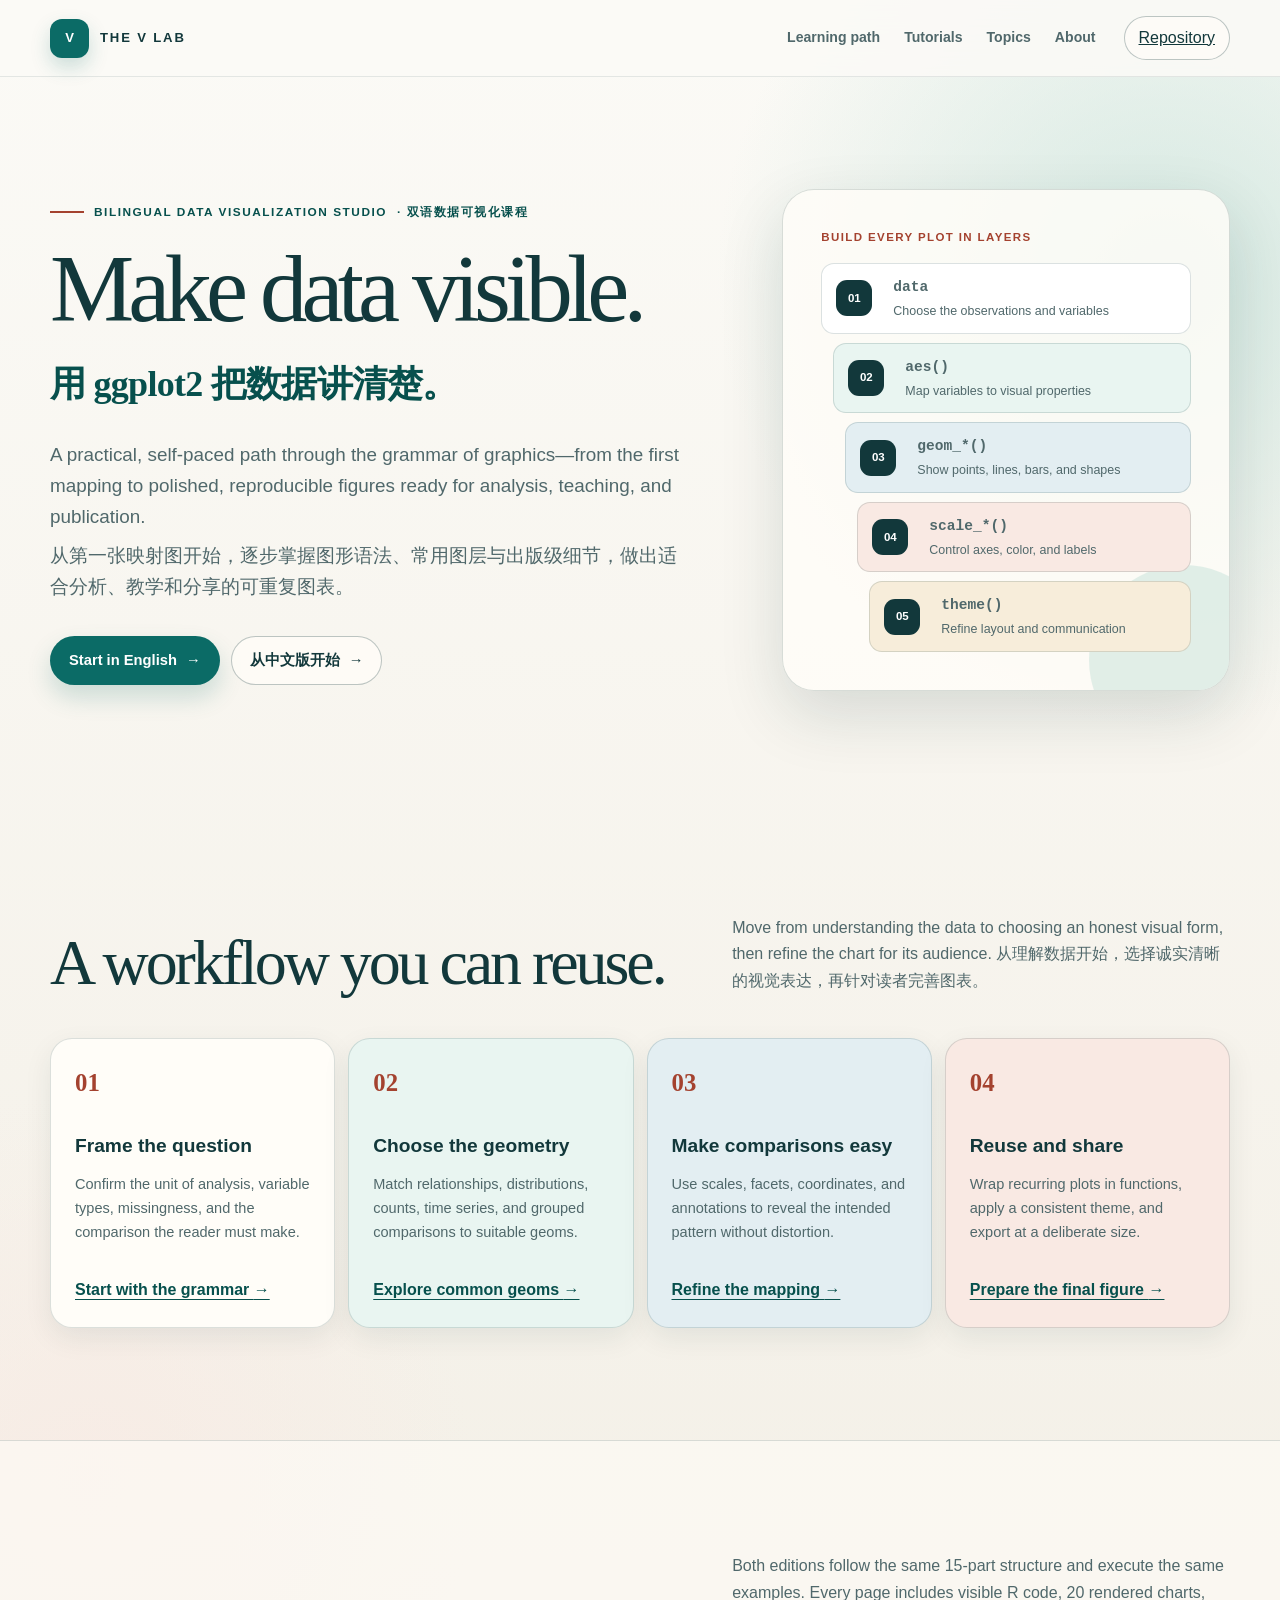
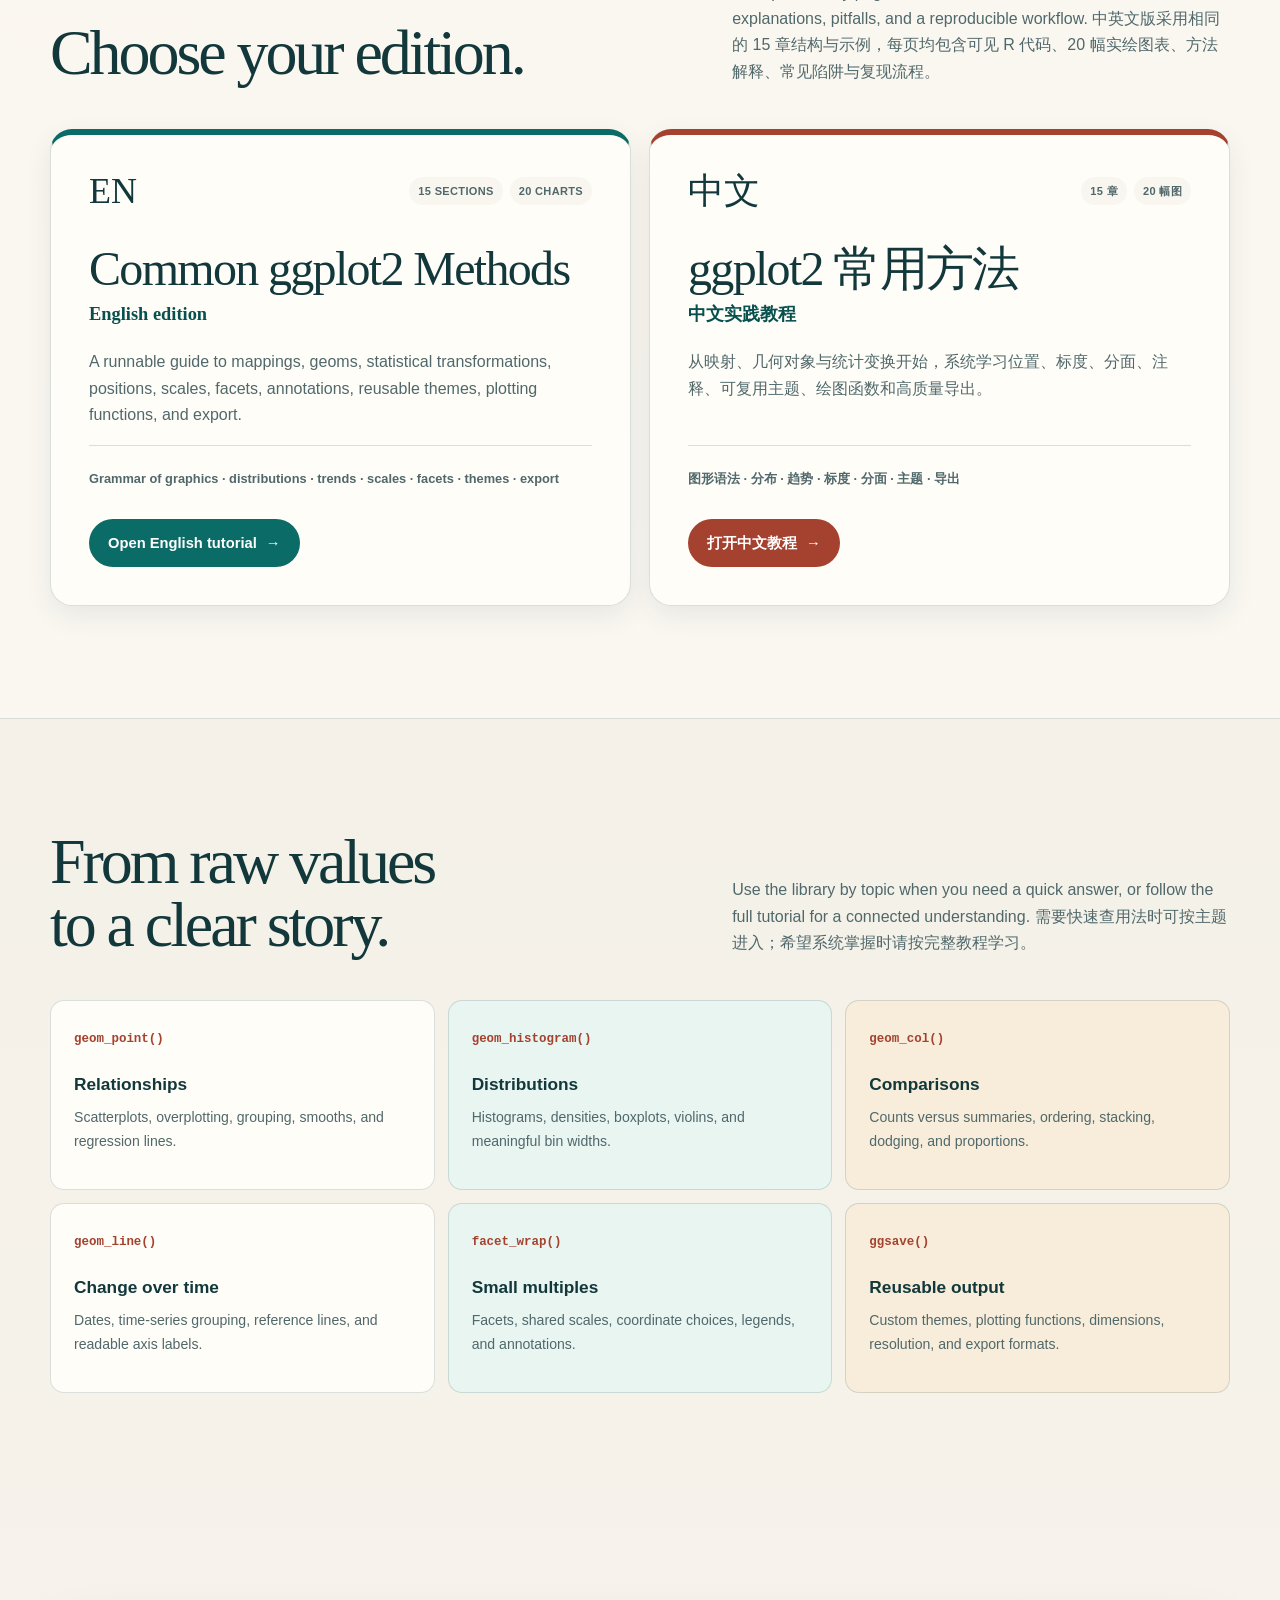
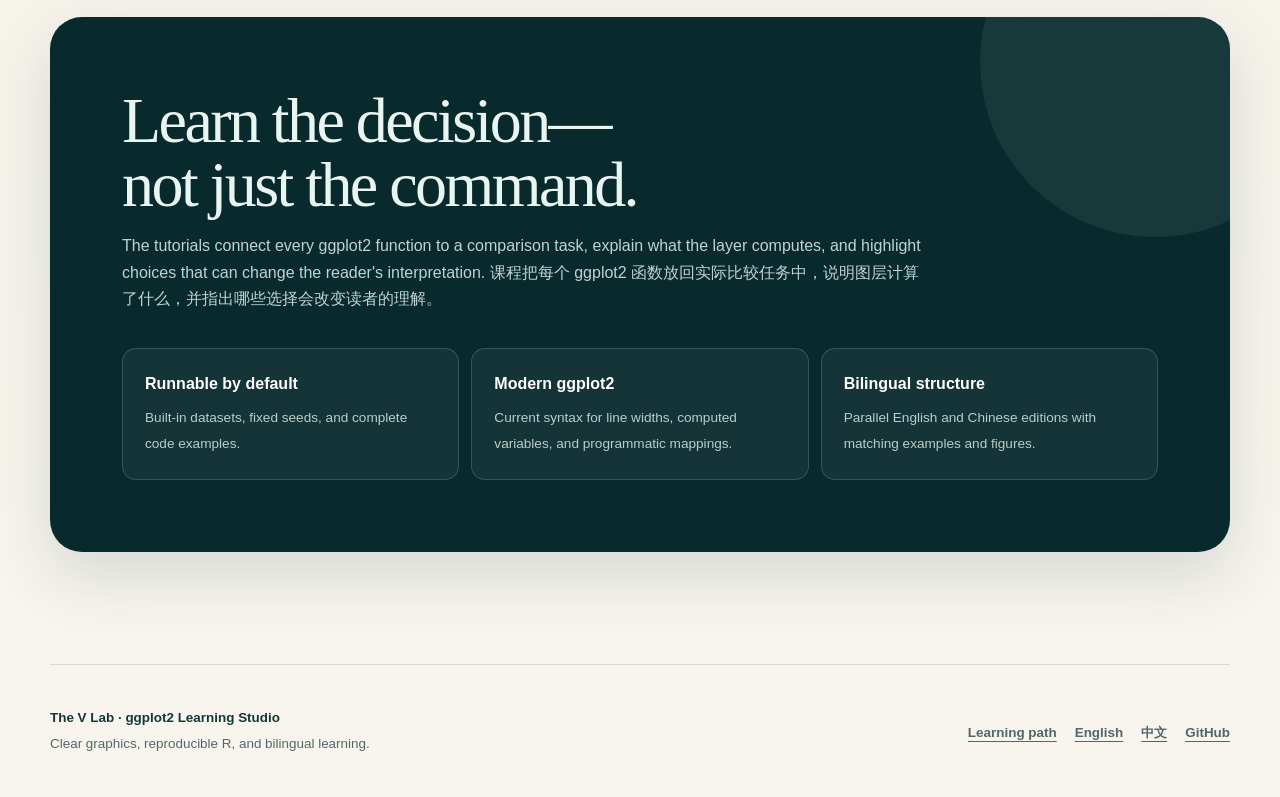
==== index.html @ 6c5ed018 "Build bilingual ggplot2 learning site" ====
<!doctype html>
<html lang="en">
<head>
  <meta charset="utf-8">
  <meta name="viewport" content="width=device-width, initial-scale=1">
  <meta name="description" content="A bilingual, self-paced ggplot2 learning studio from The V Lab with 20 runnable charts, modern R syntax, and practical visualization guidance.">
  <meta name="theme-color" content="#12383b">
  <meta name="color-scheme" content="light">
  <link rel="canonical" href="https://laboratoirev.github.io/Data_Visulization/">
  <meta property="og:type" content="website">
  <meta property="og:site_name" content="The V Lab">
  <meta property="og:title" content="ggplot2 Learning Studio | The V Lab">
  <meta property="og:description" content="Learn ggplot2 through a bilingual, example-driven path from mappings and geoms to scales, facets, themes, and export.">
  <meta property="og:url" content="https://laboratoirev.github.io/Data_Visulization/">
  <meta property="og:image" content="https://laboratoirev.github.io/Data_Visulization/og.png">
  <meta property="og:image:width" content="1200">
  <meta property="og:image:height" content="630">
  <meta property="og:image:alt" content="The V Lab ggplot2 Learning Studio">
  <meta name="twitter:card" content="summary_large_image">
  <meta name="twitter:title" content="ggplot2 Learning Studio | The V Lab">
  <meta name="twitter:description" content="A bilingual, example-driven guide to clear and reproducible data visualization with R.">
  <meta name="twitter:image" content="https://laboratoirev.github.io/Data_Visulization/og.png">
  <title>ggplot2 Learning Studio | The V Lab</title>
  <style>
    :root {
      --ink: #12383b;
      --ink-deep: #092a2d;
      --ink-soft: #50686b;
      --paper: #f3efe6;
      --surface: #fffdf8;
      --surface-soft: #f9f6ef;
      --teal: #0b6b66;
      --teal-dark: #07504d;
      --mint: #c7e3db;
      --mint-pale: #e9f5f1;
      --coral: #a4422f;
      --coral-pale: #f9e9e3;
      --gold: #8a5a10;
      --gold-pale: #f7edda;
      --blue: #3d7085;
      --blue-pale: #e3eef2;
      --violet: #76618c;
      --violet-pale: #eee9f3;
      --focus: #c2410c;
      --line: rgba(18, 56, 59, 0.15);
      --line-strong: rgba(18, 56, 59, 0.28);
      --shadow-sm: 0 10px 28px rgba(15, 49, 52, 0.08);
      --shadow-lg: 0 24px 64px rgba(15, 49, 52, 0.14);
      --radius-sm: 14px;
      --radius-md: 22px;
      --radius-lg: 32px;
    }

    * { box-sizing: border-box; }

    html {
      scroll-behavior: smooth;
      scroll-padding-top: 96px;
    }

    body {
      margin: 0;
      color: var(--ink);
      background:
        radial-gradient(circle at 91% 7%, rgba(199, 227, 219, 0.74), transparent 28rem),
        radial-gradient(circle at 7% 37%, rgba(249, 233, 227, 0.64), transparent 24rem),
        linear-gradient(180deg, #fbfaf6 0%, var(--paper) 43%, #f8f5ee 100%);
      font-family: Inter, ui-sans-serif, -apple-system, BlinkMacSystemFont,
                   "Segoe UI", "PingFang SC", "Hiragino Sans GB",
                   "Microsoft YaHei", sans-serif;
      font-size: 16px;
      line-height: 1.65;
    }

    a { color: inherit; }

    a:focus-visible {
      outline: 3px solid var(--focus);
      outline-offset: 4px;
    }

    h1, h2, h3, p { margin-top: 0; }
    h1, h2, h3 { text-wrap: balance; }

    .skip-link {
      position: fixed;
      z-index: 100;
      top: 12px;
      left: 12px;
      padding: 10px 15px;
      border-radius: 9px;
      color: #fff;
      background: var(--ink-deep);
      font-weight: 850;
      text-decoration: none;
      transform: translateY(-160%);
    }

    .skip-link:focus { transform: translateY(0); }

    .shell {
      width: min(1180px, calc(100% - 40px));
      margin-inline: auto;
    }

    .header-wrap {
      position: sticky;
      z-index: 30;
      top: 0;
      border-bottom: 1px solid rgba(18, 56, 59, 0.10);
      background: rgba(251, 250, 246, 0.88);
      backdrop-filter: blur(18px);
    }

    .site-header {
      display: flex;
      min-height: 76px;
      align-items: center;
      gap: 28px;
    }

    .brand {
      display: inline-flex;
      min-height: 44px;
      flex: 0 0 auto;
      align-items: center;
      gap: 11px;
      font-size: 0.82rem;
      font-weight: 900;
      letter-spacing: 0.14em;
      text-decoration: none;
      text-transform: uppercase;
    }

    .brand-mark {
      display: grid;
      width: 39px;
      height: 39px;
      place-items: center;
      border-radius: 12px;
      color: #fff;
      background: var(--teal);
      box-shadow: 0 9px 20px rgba(11, 107, 102, 0.20);
      letter-spacing: 0;
    }

    .main-nav {
      display: flex;
      align-items: center;
      gap: 24px;
      margin-left: auto;
    }

    .main-nav a {
      display: inline-flex;
      min-height: 44px;
      align-items: center;
      color: var(--ink-soft);
      font-size: 0.88rem;
      font-weight: 780;
      text-decoration: none;
    }

    .main-nav a:hover { color: var(--teal-dark); }

    .repo-link {
      display: inline-flex;
      min-height: 44px;
      align-items: center;
      padding: 8px 14px;
      border: 1px solid var(--line-strong);
      border-radius: 999px;
      color: var(--ink) !important;
      background: rgba(255, 253, 248, 0.72);
    }

    .hero {
      display: grid;
      grid-template-columns: minmax(0, 1.12fr) minmax(330px, 0.78fr);
      gap: clamp(46px, 7vw, 96px);
      align-items: center;
      min-height: 690px;
      padding-block: clamp(68px, 9vw, 112px);
    }

    .eyebrow {
      display: inline-flex;
      align-items: center;
      gap: 10px;
      margin-bottom: 24px;
      color: var(--teal-dark);
      font-size: 0.74rem;
      font-weight: 900;
      letter-spacing: 0.13em;
      text-transform: uppercase;
    }

    .eyebrow::before {
      width: 34px;
      height: 2px;
      content: "";
      background: var(--coral);
    }

    h1 {
      max-width: 820px;
      margin-bottom: 22px;
      font-family: Georgia, "Times New Roman", "Songti SC", serif;
      font-size: clamp(3.55rem, 7.4vw, 6.85rem);
      font-weight: 500;
      letter-spacing: -0.062em;
      line-height: 0.92;
    }

    .hero-zh {
      margin-bottom: 24px;
      color: var(--teal-dark);
      font-family: Georgia, "Songti SC", "STSong", serif;
      font-size: clamp(1.5rem, 2.9vw, 2.25rem);
      font-weight: 600;
      letter-spacing: -0.02em;
    }

    .hero-copy {
      max-width: 720px;
      margin-bottom: 34px;
      color: var(--ink-soft);
      font-size: clamp(1.02rem, 1.7vw, 1.18rem);
    }

    .hero-copy span {
      display: inline-block;
      margin-top: 8px;
    }

    .hero-actions, .language-actions {
      display: flex;
      flex-wrap: wrap;
      gap: 11px;
    }

    .button {
      display: inline-flex;
      min-height: 48px;
      align-items: center;
      justify-content: center;
      gap: 9px;
      padding: 11px 18px;
      border: 1px solid transparent;
      border-radius: 999px;
      font-size: 0.92rem;
      font-weight: 850;
      text-decoration: none;
      transition: transform 160ms ease, box-shadow 160ms ease, background 160ms ease;
    }

    .button:hover { transform: translateY(-2px); }

    .button-primary {
      color: #fff;
      background: var(--teal);
      box-shadow: 0 12px 24px rgba(11, 107, 102, 0.19);
    }

    .button-primary:hover { background: var(--teal-dark); }

    .button-secondary {
      border-color: var(--line-strong);
      background: rgba(255, 253, 248, 0.78);
    }

    .button-secondary:hover {
      background: #fff;
      box-shadow: var(--shadow-sm);
    }

    .hero-panel {
      position: relative;
      overflow: hidden;
      padding: clamp(24px, 4vw, 38px);
      border: 1px solid rgba(18, 56, 59, 0.16);
      border-radius: var(--radius-lg);
      background: rgba(255, 253, 248, 0.82);
      box-shadow: var(--shadow-lg);
    }

    .hero-panel::after {
      position: absolute;
      right: -50px;
      bottom: -65px;
      width: 190px;
      height: 190px;
      border-radius: 50%;
      background: rgba(199, 227, 219, 0.52);
      content: "";
    }

    .panel-kicker {
      margin-bottom: 16px;
      color: var(--coral);
      font-size: 0.72rem;
      font-weight: 900;
      letter-spacing: 0.12em;
      text-transform: uppercase;
    }

    .grammar-stack {
      position: relative;
      z-index: 1;
      display: grid;
      gap: 9px;
      margin: 0;
      padding: 0;
      list-style: none;
    }

    .grammar-layer {
      display: grid;
      grid-template-columns: 44px minmax(0, 1fr);
      gap: 13px;
      align-items: center;
      min-height: 66px;
      padding: 11px 14px;
      border: 1px solid var(--line);
      border-radius: 13px;
      background: #fff;
    }

    .grammar-layer:nth-child(2) { margin-left: 12px; background: var(--mint-pale); }
    .grammar-layer:nth-child(3) { margin-left: 24px; background: var(--blue-pale); }
    .grammar-layer:nth-child(4) { margin-left: 36px; background: var(--coral-pale); }
    .grammar-layer:nth-child(5) { margin-left: 48px; background: var(--gold-pale); }

    .layer-number {
      display: grid;
      width: 36px;
      height: 36px;
      place-items: center;
      border-radius: 11px;
      color: #fff;
      background: var(--ink);
      font-size: 0.72rem;
      font-weight: 900;
    }

    .grammar-layer strong {
      display: block;
      margin-bottom: 2px;
      font-family: ui-monospace, SFMono-Regular, Menlo, monospace;
      font-size: 0.91rem;
    }

    .grammar-layer span:last-child {
      color: var(--ink-soft);
      font-size: 0.78rem;
    }

    .section { padding-block: clamp(72px, 9vw, 112px); }

    .section-intro {
      display: grid;
      grid-template-columns: minmax(0, 0.9fr) minmax(300px, 0.7fr);
      gap: 42px;
      align-items: end;
      margin-bottom: 44px;
    }

    .section-intro h2 {
      margin-bottom: 0;
      font-family: Georgia, "Times New Roman", "Songti SC", serif;
      font-size: clamp(2.55rem, 5vw, 4.6rem);
      font-weight: 500;
      letter-spacing: -0.048em;
      line-height: 0.98;
    }

    .section-intro p {
      margin-bottom: 0;
      color: var(--ink-soft);
    }

    .path-grid {
      display: grid;
      grid-template-columns: repeat(4, minmax(0, 1fr));
      gap: 13px;
      margin: 0;
      padding: 0;
      list-style: none;
    }

    .path-step {
      display: flex;
      min-height: 290px;
      flex-direction: column;
      padding: 24px;
      border: 1px solid var(--line);
      border-radius: var(--radius-md);
      background: var(--surface);
      box-shadow: var(--shadow-sm);
    }

    .path-step:nth-child(2) { background: var(--mint-pale); }
    .path-step:nth-child(3) { background: var(--blue-pale); }
    .path-step:nth-child(4) { background: var(--coral-pale); }

    .step-number {
      color: var(--coral);
      font-family: Georgia, serif;
      font-size: 1.55rem;
      font-weight: 700;
    }

    .path-step h3 {
      margin: 26px 0 10px;
      font-size: 1.2rem;
    }

    .path-step p {
      color: var(--ink-soft);
      font-size: 0.91rem;
    }

    .step-link {
      margin-top: auto;
      color: var(--teal-dark);
      font-weight: 850;
      text-underline-offset: 4px;
    }

    .library-section {
      border-block: 1px solid var(--line);
      background: rgba(255, 253, 248, 0.58);
    }

    .course-grid {
      display: grid;
      grid-template-columns: repeat(2, minmax(0, 1fr));
      gap: 18px;
    }

    .course-card {
      display: flex;
      min-height: 440px;
      flex-direction: column;
      padding: clamp(25px, 4vw, 38px);
      border: 1px solid var(--line);
      border-top: 6px solid var(--teal);
      border-radius: var(--radius-md);
      background: var(--surface);
      box-shadow: var(--shadow-sm);
      transition: transform 180ms ease, box-shadow 180ms ease;
    }

    .course-card:nth-child(2) { border-top-color: var(--coral); }
    .course-card:hover, .course-card:focus-within {
      transform: translateY(-4px);
      box-shadow: var(--shadow-lg);
    }

    .course-topline {
      display: flex;
      align-items: center;
      justify-content: space-between;
      gap: 16px;
      margin-bottom: 36px;
    }

    .course-number {
      font-family: Georgia, serif;
      font-size: 2.25rem;
      line-height: 1;
    }

    .course-meta { display: flex; flex-wrap: wrap; gap: 7px; justify-content: flex-end; }

    .tag {
      padding: 5px 9px;
      border-radius: 999px;
      color: var(--ink-soft);
      background: var(--surface-soft);
      font-size: 0.69rem;
      font-weight: 850;
      letter-spacing: 0.03em;
      text-transform: uppercase;
    }

    .course-card h3 {
      margin-bottom: 5px;
      font-family: Georgia, "Times New Roman", "Songti SC", serif;
      font-size: clamp(2rem, 4vw, 3rem);
      font-weight: 500;
      letter-spacing: -0.035em;
      line-height: 1.02;
    }

    .course-title-zh {
      margin-bottom: 20px;
      color: var(--teal-dark);
      font-family: Georgia, "Songti SC", serif;
      font-size: 1.15rem;
      font-weight: 650;
    }

    .course-description { color: var(--ink-soft); }

    .topic-line {
      margin-top: auto;
      padding-top: 22px;
      border-top: 1px solid var(--line);
      color: var(--ink-soft);
      font-size: 0.8rem;
      font-weight: 720;
    }

    .language-actions { margin-top: 17px; }
    .language-actions .button { color: #fff; background: var(--teal); }
    .course-card:nth-child(2) .language-actions .button { background: var(--coral); }

    .topics-grid {
      display: grid;
      grid-template-columns: repeat(3, minmax(0, 1fr));
      gap: 13px;
    }

    .topic-card {
      min-height: 190px;
      padding: 23px;
      border: 1px solid var(--line);
      border-radius: var(--radius-sm);
      background: var(--surface);
    }

    .topic-card:nth-child(2), .topic-card:nth-child(5) { background: var(--mint-pale); }
    .topic-card:nth-child(3), .topic-card:nth-child(6) { background: var(--gold-pale); }

    .topic-code {
      display: inline-block;
      margin-bottom: 20px;
      color: var(--coral);
      font-family: ui-monospace, SFMono-Regular, Menlo, monospace;
      font-size: 0.78rem;
      font-weight: 800;
    }

    .topic-card h3 { margin-bottom: 8px; font-size: 1.08rem; }
    .topic-card p { margin-bottom: 0; color: var(--ink-soft); font-size: 0.88rem; }

    .principles {
      position: relative;
      overflow: hidden;
      padding: clamp(36px, 7vw, 72px);
      border-radius: var(--radius-lg);
      color: #e9f5f1;
      background: var(--ink-deep);
      box-shadow: var(--shadow-lg);
    }

    .principles::after {
      position: absolute;
      top: -130px;
      right: -100px;
      width: 350px;
      height: 350px;
      border-radius: 50%;
      background: rgba(199, 227, 219, 0.08);
      content: "";
    }

    .principles h2 {
      max-width: 780px;
      margin-bottom: 16px;
      font-family: Georgia, "Times New Roman", "Songti SC", serif;
      font-size: clamp(2.25rem, 5vw, 4.15rem);
      font-weight: 500;
      letter-spacing: -0.04em;
      line-height: 1;
    }

    .principles > p { max-width: 800px; color: #bfd3d0; }

    .principle-grid {
      position: relative;
      z-index: 1;
      display: grid;
      grid-template-columns: repeat(3, minmax(0, 1fr));
      gap: 12px;
      margin-top: 36px;
    }

    .principle {
      padding: 22px;
      border: 1px solid rgba(238, 248, 245, 0.16);
      border-radius: var(--radius-sm);
      background: rgba(255, 255, 255, 0.05);
    }

    .principle strong { display: block; margin-bottom: 6px; color: #fff; }
    .principle span { color: #b8ceca; font-size: 0.85rem; }

    .site-footer {
      display: grid;
      grid-template-columns: minmax(0, 1fr) auto;
      gap: 30px;
      align-items: end;
      padding-block: 42px;
      border-top: 1px solid var(--line);
      color: var(--ink-soft);
      font-size: 0.84rem;
    }

    .footer-title { display: block; margin-bottom: 4px; color: var(--ink); font-weight: 850; }
    .footer-links { display: flex; flex-wrap: wrap; justify-content: flex-end; gap: 18px; }
    .footer-links a { display: inline-flex; min-height: 44px; align-items: center; font-weight: 750; text-underline-offset: 4px; }

    @media (max-width: 1020px) {
      .hero { grid-template-columns: 1fr; min-height: auto; }
      .hero-panel { max-width: 740px; }
      .path-grid { grid-template-columns: repeat(2, minmax(0, 1fr)); }
    }

    @media (max-width: 820px) {
      html { scroll-padding-top: 24px; }
      .header-wrap { position: static; }
      .site-header { flex-wrap: wrap; padding-block: 14px; }
      .main-nav { width: 100%; order: 3; justify-content: space-between; margin-left: 0; padding-top: 11px; border-top: 1px solid var(--line); }
      .repo-link { margin-left: auto; }
      .section-intro, .course-grid { grid-template-columns: 1fr; }
      .course-card { min-height: auto; }
      .topics-grid { grid-template-columns: repeat(2, minmax(0, 1fr)); }
      .principle-grid { grid-template-columns: 1fr; }
    }

    @media (max-width: 560px) {
      .shell { width: min(100% - 28px, 1180px); }
      h1 { font-size: clamp(3.15rem, 17vw, 4.8rem); }
      .main-nav { display: grid; grid-template-columns: repeat(2, minmax(0, 1fr)); gap: 4px 12px; }
      .main-nav a { justify-content: center; text-align: center; }
      .hero-actions, .hero-actions .button { width: 100%; }
      .grammar-layer:nth-child(n) { margin-left: 0; }
      .path-grid, .topics-grid { grid-template-columns: 1fr; }
      .path-step { min-height: 225px; }
      .course-topline { align-items: flex-start; }
      .course-meta { justify-content: flex-start; }
      .language-actions .button { flex: 1 1 145px; }
      .site-footer { grid-template-columns: 1fr; }
      .footer-links { justify-content: flex-start; }
    }

    @media (prefers-reduced-motion: reduce) {
      html { scroll-behavior: auto; }
      *, *::before, *::after { transition: none !important; }
    }
  </style>
</head>
<body>
  <a class="skip-link" href="#main-content">Skip to learning content <span lang="zh-CN">/ 跳到学习内容</span></a>

  <div class="header-wrap">
    <header class="site-header shell">
      <a class="brand" href="index.html" aria-label="The V Lab ggplot2 learning studio home" aria-current="page">
        <span class="brand-mark" aria-hidden="true">V</span>
        <span>The V Lab</span>
      </a>
      <nav class="main-nav" aria-label="Main navigation">
        <a href="#learning-path">Learning path</a>
        <a href="#tutorials">Tutorials</a>
        <a href="#topics">Topics</a>
        <a href="#about">About</a>
      </nav>
      <a class="repo-link" href="https://github.com/LaboratoireV/Data_Visulization">Repository</a>
    </header>
  </div>

  <main id="main-content" tabindex="-1">
    <section class="hero shell" aria-labelledby="page-title">
      <div>
        <p class="eyebrow">Bilingual data visualization studio <span lang="zh-CN">· 双语数据可视化课程</span></p>
        <h1 id="page-title">Make data visible.</h1>
        <p class="hero-zh" lang="zh-CN">用 ggplot2 把数据讲清楚。</p>
        <p class="hero-copy">
          A practical, self-paced path through the grammar of graphics—from the first mapping to polished, reproducible figures ready for analysis, teaching, and publication.
          <span lang="zh-CN">从第一张映射图开始，逐步掌握图形语法、常用图层与出版级细节，做出适合分析、教学和分享的可重复图表。</span>
        </p>
        <div class="hero-actions">
          <a class="button button-primary" href="ggplot2_tutorial_en.html" hreflang="en">Start in English <span aria-hidden="true">→</span></a>
          <a class="button button-secondary" href="ggplot2_tutorial_zh.html" hreflang="zh-CN" lang="zh-CN">从中文版开始 <span aria-hidden="true">→</span></a>
        </div>
      </div>

      <aside class="hero-panel" aria-label="The grammar of graphics at a glance">
        <p class="panel-kicker">Build every plot in layers</p>
        <ol class="grammar-stack">
          <li class="grammar-layer"><span class="layer-number">01</span><span><strong>data</strong><span>Choose the observations and variables</span></span></li>
          <li class="grammar-layer"><span class="layer-number">02</span><span><strong>aes()</strong><span>Map variables to visual properties</span></span></li>
          <li class="grammar-layer"><span class="layer-number">03</span><span><strong>geom_*()</strong><span>Show points, lines, bars, and shapes</span></span></li>
          <li class="grammar-layer"><span class="layer-number">04</span><span><strong>scale_*()</strong><span>Control axes, color, and labels</span></span></li>
          <li class="grammar-layer"><span class="layer-number">05</span><span><strong>theme()</strong><span>Refine layout and communication</span></span></li>
        </ol>
      </aside>
    </section>

    <section class="section shell" id="learning-path" aria-labelledby="path-title">
      <div class="section-intro">
        <h2 id="path-title">A workflow you can reuse.</h2>
        <p>
          Move from understanding the data to choosing an honest visual form, then refine the chart for its audience.
          <span lang="zh-CN">从理解数据开始，选择诚实清晰的视觉表达，再针对读者完善图表。</span>
        </p>
      </div>
      <ol class="path-grid">
        <li class="path-step">
          <span class="step-number">01</span>
          <h3>Frame the question</h3>
          <p>Confirm the unit of analysis, variable types, missingness, and the comparison the reader must make.</p>
          <a class="step-link" href="ggplot2_tutorial_en.html#grammar-of-graphics-fundamentals">Start with the grammar <span aria-hidden="true">→</span></a>
        </li>
        <li class="path-step">
          <span class="step-number">02</span>
          <h3>Choose the geometry</h3>
          <p>Match relationships, distributions, counts, time series, and grouped comparisons to suitable geoms.</p>
          <a class="step-link" href="ggplot2_tutorial_en.html#common-geoms">Explore common geoms <span aria-hidden="true">→</span></a>
        </li>
        <li class="path-step">
          <span class="step-number">03</span>
          <h3>Make comparisons easy</h3>
          <p>Use scales, facets, coordinates, and annotations to reveal the intended pattern without distortion.</p>
          <a class="step-link" href="ggplot2_tutorial_en.html#scales-controlling-visual-mappings">Refine the mapping <span aria-hidden="true">→</span></a>
        </li>
        <li class="path-step">
          <span class="step-number">04</span>
          <h3>Reuse and share</h3>
          <p>Wrap recurring plots in functions, apply a consistent theme, and export at a deliberate size.</p>
          <a class="step-link" href="ggplot2_tutorial_en.html#exporting-high-quality-figures">Prepare the final figure <span aria-hidden="true">→</span></a>
        </li>
      </ol>
    </section>

    <section class="section library-section" id="tutorials" aria-labelledby="tutorials-title">
      <div class="shell">
        <div class="section-intro">
          <h2 id="tutorials-title">Choose your edition.</h2>
          <p>
            Both editions follow the same 15-part structure and execute the same examples. Every page includes visible R code, 20 rendered charts, explanations, pitfalls, and a reproducible workflow.
            <span lang="zh-CN">中英文版采用相同的 15 章结构与示例，每页均包含可见 R 代码、20 幅实绘图表、方法解释、常见陷阱与复现流程。</span>
          </p>
        </div>

        <div class="course-grid">
          <article class="course-card">
            <div class="course-topline">
              <span class="course-number">EN</span>
              <div class="course-meta"><span class="tag">15 sections</span><span class="tag">20 charts</span></div>
            </div>
            <h3>Common ggplot2 Methods</h3>
            <p class="course-title-zh">English edition</p>
            <p class="course-description">A runnable guide to mappings, geoms, statistical transformations, positions, scales, facets, annotations, reusable themes, plotting functions, and export.</p>
            <p class="topic-line">Grammar of graphics · distributions · trends · scales · facets · themes · export</p>
            <div class="language-actions">
              <a class="button" href="ggplot2_tutorial_en.html" hreflang="en" aria-label="Open the English ggplot2 tutorial">Open English tutorial <span aria-hidden="true">→</span></a>
            </div>
          </article>

          <article class="course-card">
            <div class="course-topline">
              <span class="course-number">中文</span>
              <div class="course-meta"><span class="tag">15 章</span><span class="tag">20 幅图</span></div>
            </div>
            <h3 lang="zh-CN">ggplot2 常用方法</h3>
            <p class="course-title-zh" lang="zh-CN">中文实践教程</p>
            <p class="course-description" lang="zh-CN">从映射、几何对象与统计变换开始，系统学习位置、标度、分面、注释、可复用主题、绘图函数和高质量导出。</p>
            <p class="topic-line" lang="zh-CN">图形语法 · 分布 · 趋势 · 标度 · 分面 · 主题 · 导出</p>
            <div class="language-actions">
              <a class="button" href="ggplot2_tutorial_zh.html" hreflang="zh-CN" lang="zh-CN" aria-label="打开 ggplot2 中文实践教程">打开中文教程 <span aria-hidden="true">→</span></a>
            </div>
          </article>
        </div>
      </div>
    </section>

    <section class="section shell" id="topics" aria-labelledby="topics-title">
      <div class="section-intro">
        <h2 id="topics-title">From raw values to a clear story.</h2>
        <p>
          Use the library by topic when you need a quick answer, or follow the full tutorial for a connected understanding.
          <span lang="zh-CN">需要快速查用法时可按主题进入；希望系统掌握时请按完整教程学习。</span>
        </p>
      </div>
      <div class="topics-grid">
        <article class="topic-card"><span class="topic-code">geom_point()</span><h3>Relationships</h3><p>Scatterplots, overplotting, grouping, smooths, and regression lines.</p></article>
        <article class="topic-card"><span class="topic-code">geom_histogram()</span><h3>Distributions</h3><p>Histograms, densities, boxplots, violins, and meaningful bin widths.</p></article>
        <article class="topic-card"><span class="topic-code">geom_col()</span><h3>Comparisons</h3><p>Counts versus summaries, ordering, stacking, dodging, and proportions.</p></article>
        <article class="topic-card"><span class="topic-code">geom_line()</span><h3>Change over time</h3><p>Dates, time-series grouping, reference lines, and readable axis labels.</p></article>
        <article class="topic-card"><span class="topic-code">facet_wrap()</span><h3>Small multiples</h3><p>Facets, shared scales, coordinate choices, legends, and annotations.</p></article>
        <article class="topic-card"><span class="topic-code">ggsave()</span><h3>Reusable output</h3><p>Custom themes, plotting functions, dimensions, resolution, and export formats.</p></article>
      </div>
    </section>

    <section class="section shell" id="about" aria-labelledby="about-title">
      <div class="principles">
        <h2 id="about-title">Learn the decision—not just the command.</h2>
        <p>
          The tutorials connect every ggplot2 function to a comparison task, explain what the layer computes, and highlight choices that can change the reader's interpretation.
          <span lang="zh-CN">课程把每个 ggplot2 函数放回实际比较任务中，说明图层计算了什么，并指出哪些选择会改变读者的理解。</span>
        </p>
        <div class="principle-grid">
          <div class="principle"><strong>Runnable by default</strong><span>Built-in datasets, fixed seeds, and complete code examples.</span></div>
          <div class="principle"><strong>Modern ggplot2</strong><span>Current syntax for line widths, computed variables, and programmatic mappings.</span></div>
          <div class="principle"><strong>Bilingual structure</strong><span>Parallel English and Chinese editions with matching examples and figures.</span></div>
        </div>
      </div>
    </section>
  </main>

  <footer class="site-footer shell">
    <div>
      <span class="footer-title">The V Lab · ggplot2 Learning Studio</span>
      <span>Clear graphics, reproducible R, and bilingual learning.</span>
    </div>
    <nav class="footer-links" aria-label="Footer navigation">
      <a href="#learning-path">Learning path</a>
      <a href="ggplot2_tutorial_en.html" hreflang="en">English</a>
      <a href="ggplot2_tutorial_zh.html" hreflang="zh-CN" lang="zh-CN">中文</a>
      <a href="https://github.com/LaboratoireV/Data_Visulization">GitHub</a>
    </nav>
  </footer>
</body>
</html>
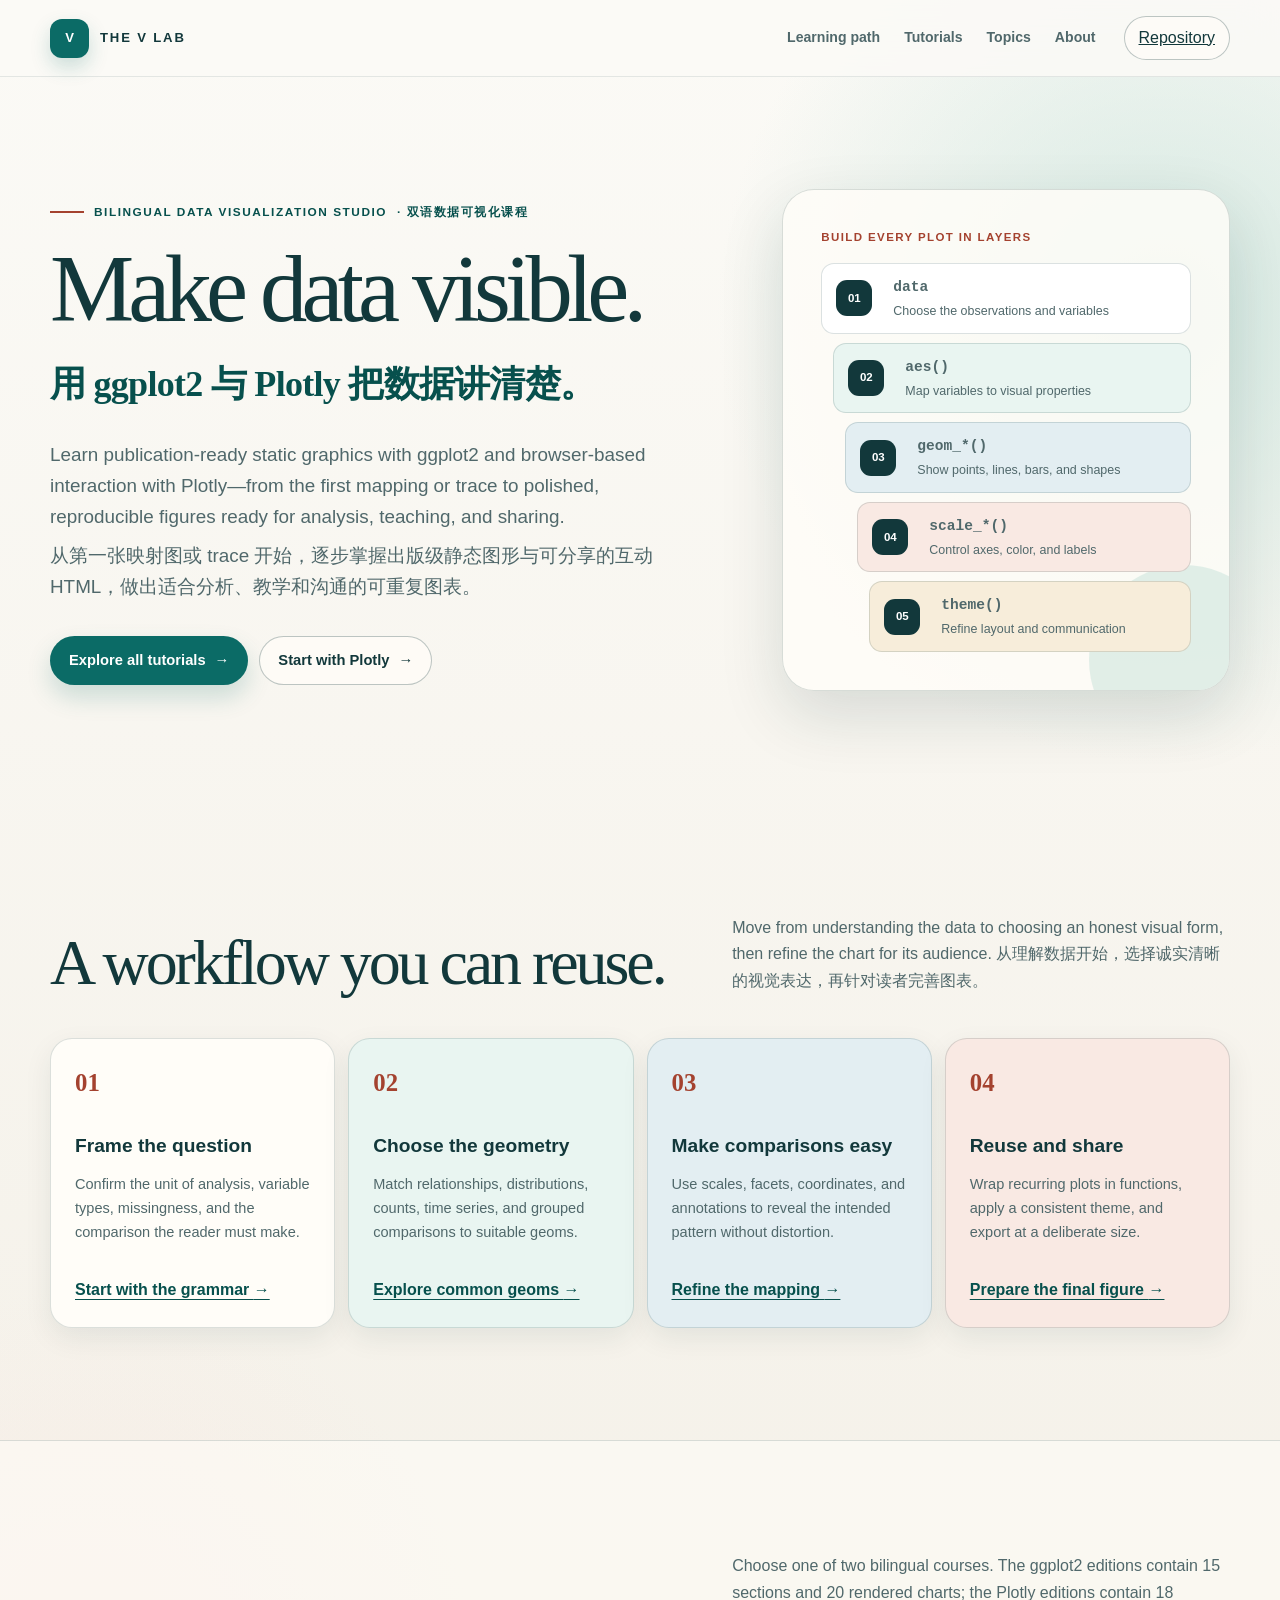
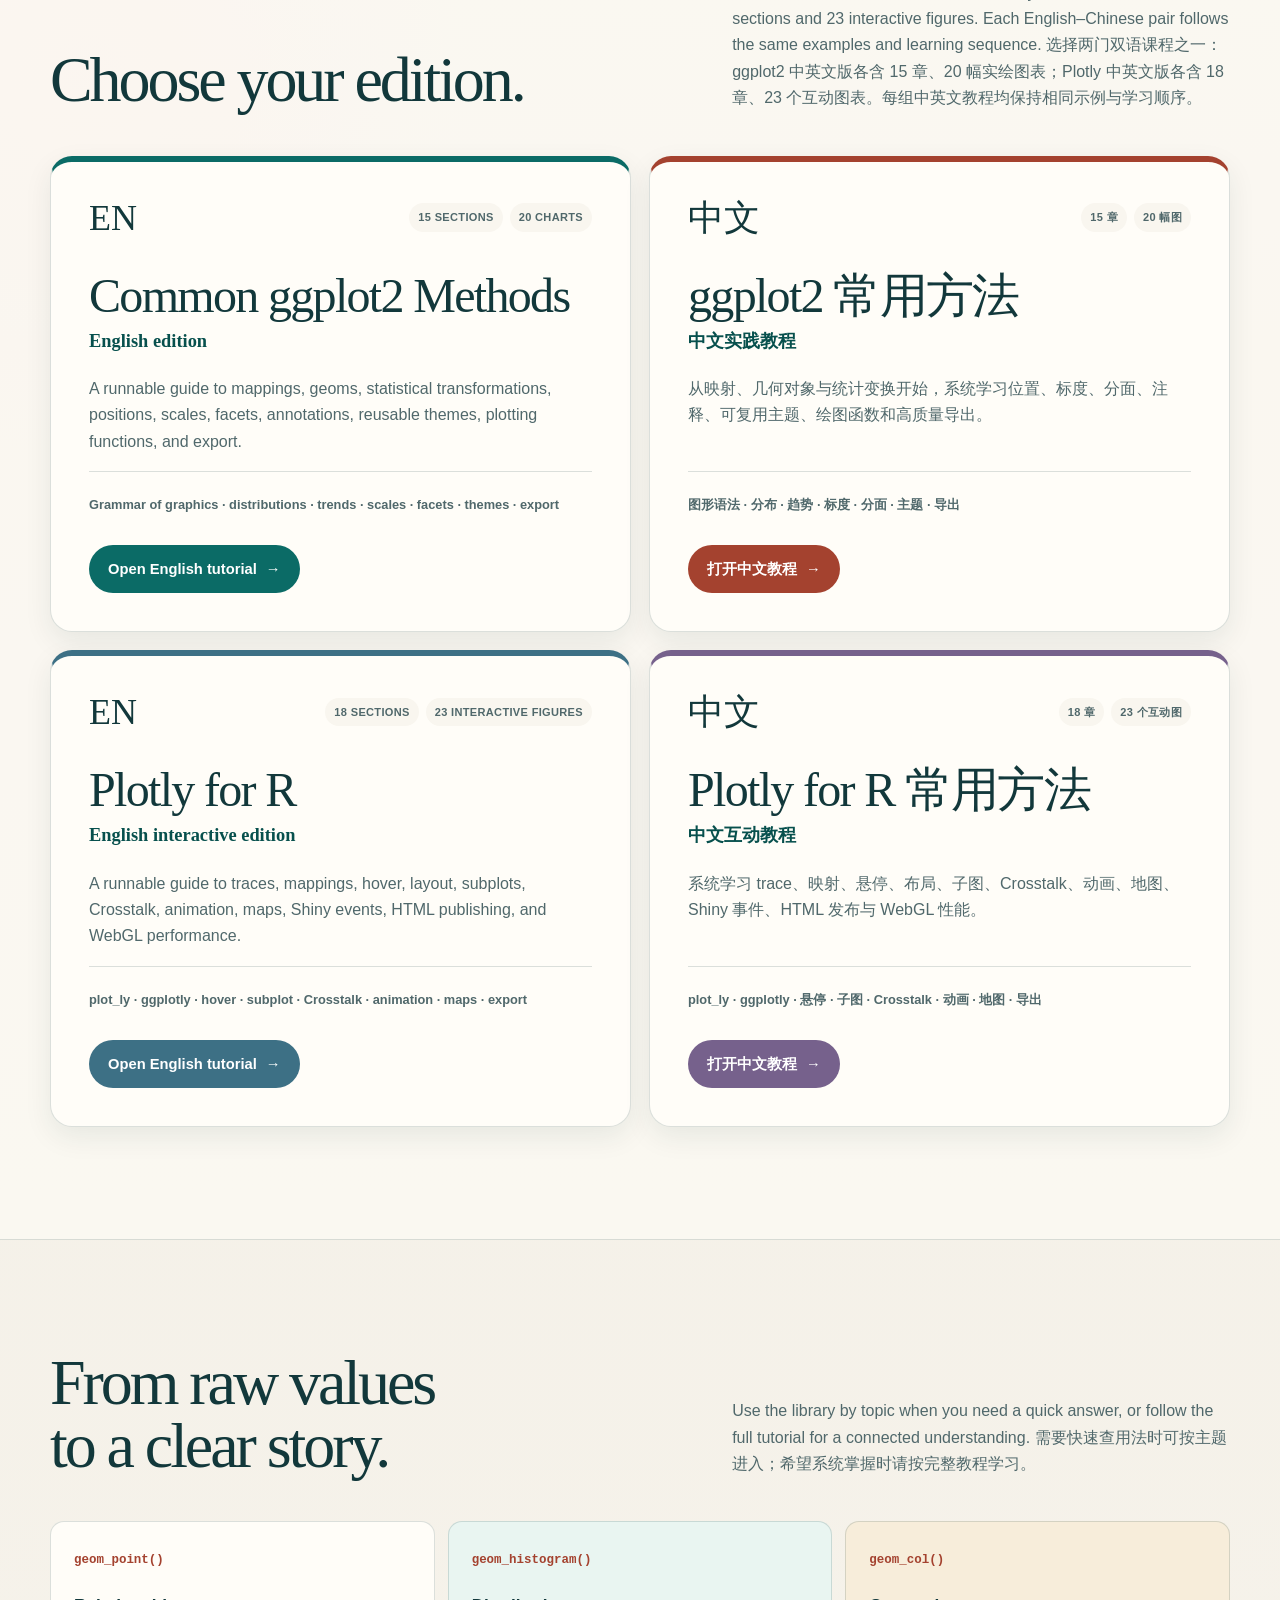
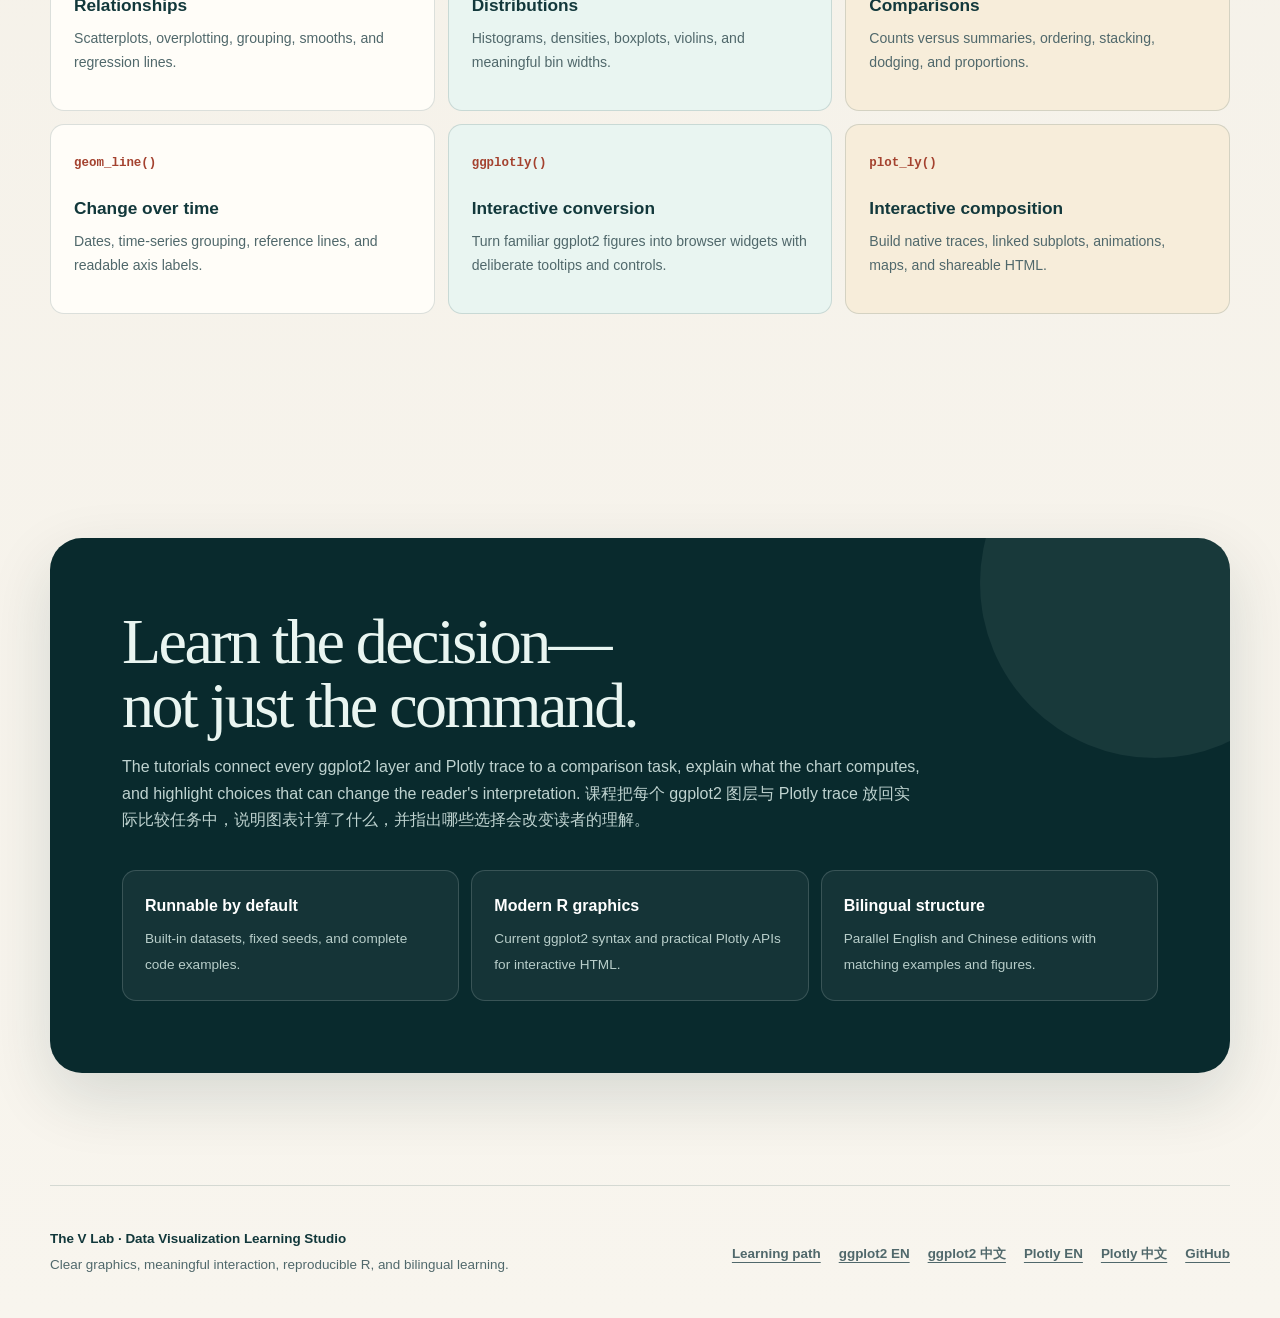
==== commit 49084f2a: "Add bilingual Plotly tutorials" ====
--- a/index.html
+++ b/index.html
@@ -3,24 +3,24 @@
 <head>
   <meta charset="utf-8">
   <meta name="viewport" content="width=device-width, initial-scale=1">
-  <meta name="description" content="A bilingual, self-paced ggplot2 learning studio from The V Lab with 20 runnable charts, modern R syntax, and practical visualization guidance.">
+  <meta name="description" content="A bilingual, self-paced data visualization studio from The V Lab with detailed ggplot2 and Plotly tutorials, runnable R code, and shareable charts.">
   <meta name="theme-color" content="#12383b">
   <meta name="color-scheme" content="light">
   <link rel="canonical" href="https://laboratoirev.github.io/Data_Visulization/">
   <meta property="og:type" content="website">
   <meta property="og:site_name" content="The V Lab">
-  <meta property="og:title" content="ggplot2 Learning Studio | The V Lab">
-  <meta property="og:description" content="Learn ggplot2 through a bilingual, example-driven path from mappings and geoms to scales, facets, themes, and export.">
+  <meta property="og:title" content="Data Visualization Learning Studio | The V Lab">
+  <meta property="og:description" content="Learn ggplot2 and Plotly through bilingual, example-driven courses for clear static graphics and interactive HTML visualizations.">
   <meta property="og:url" content="https://laboratoirev.github.io/Data_Visulization/">
   <meta property="og:image" content="https://laboratoirev.github.io/Data_Visulization/og.png">
   <meta property="og:image:width" content="1200">
   <meta property="og:image:height" content="630">
-  <meta property="og:image:alt" content="The V Lab ggplot2 Learning Studio">
+  <meta property="og:image:alt" content="The V Lab Data Visualization Learning Studio">
   <meta name="twitter:card" content="summary_large_image">
-  <meta name="twitter:title" content="ggplot2 Learning Studio | The V Lab">
-  <meta name="twitter:description" content="A bilingual, example-driven guide to clear and reproducible data visualization with R.">
+  <meta name="twitter:title" content="Data Visualization Learning Studio | The V Lab">
+  <meta name="twitter:description" content="Bilingual, runnable guides to clear ggplot2 graphics and interactive Plotly visualizations with R.">
   <meta name="twitter:image" content="https://laboratoirev.github.io/Data_Visulization/og.png">
-  <title>ggplot2 Learning Studio | The V Lab</title>
+  <title>Data Visualization Learning Studio | The V Lab</title>
   <style>
     :root {
       --ink: #12383b;
@@ -452,6 +452,8 @@
     }
 
     .course-card:nth-child(2) { border-top-color: var(--coral); }
+    .course-card:nth-child(3) { border-top-color: var(--blue); }
+    .course-card:nth-child(4) { border-top-color: var(--violet); }
     .course-card:hover, .course-card:focus-within {
       transform: translateY(-4px);
       box-shadow: var(--shadow-lg);
@@ -515,6 +517,8 @@
     .language-actions { margin-top: 17px; }
     .language-actions .button { color: #fff; background: var(--teal); }
     .course-card:nth-child(2) .language-actions .button { background: var(--coral); }
+    .course-card:nth-child(3) .language-actions .button { background: var(--blue); }
+    .course-card:nth-child(4) .language-actions .button { background: var(--violet); }
 
     .topics-grid {
       display: grid;
@@ -657,7 +661,7 @@
 
   <div class="header-wrap">
     <header class="site-header shell">
-      <a class="brand" href="index.html" aria-label="The V Lab ggplot2 learning studio home" aria-current="page">
+      <a class="brand" href="index.html" aria-label="The V Lab data visualization learning studio home" aria-current="page">
         <span class="brand-mark" aria-hidden="true">V</span>
         <span>The V Lab</span>
       </a>
@@ -676,14 +680,14 @@
       <div>
         <p class="eyebrow">Bilingual data visualization studio <span lang="zh-CN">· 双语数据可视化课程</span></p>
         <h1 id="page-title">Make data visible.</h1>
-        <p class="hero-zh" lang="zh-CN">用 ggplot2 把数据讲清楚。</p>
+        <p class="hero-zh" lang="zh-CN">用 ggplot2 与 Plotly 把数据讲清楚。</p>
         <p class="hero-copy">
-          A practical, self-paced path through the grammar of graphics—from the first mapping to polished, reproducible figures ready for analysis, teaching, and publication.
-          <span lang="zh-CN">从第一张映射图开始，逐步掌握图形语法、常用图层与出版级细节，做出适合分析、教学和分享的可重复图表。</span>
+          Learn publication-ready static graphics with ggplot2 and browser-based interaction with Plotly—from the first mapping or trace to polished, reproducible figures ready for analysis, teaching, and sharing.
+          <span lang="zh-CN">从第一张映射图或 trace 开始，逐步掌握出版级静态图形与可分享的互动 HTML，做出适合分析、教学和沟通的可重复图表。</span>
         </p>
         <div class="hero-actions">
-          <a class="button button-primary" href="ggplot2_tutorial_en.html" hreflang="en">Start in English <span aria-hidden="true">→</span></a>
-          <a class="button button-secondary" href="ggplot2_tutorial_zh.html" hreflang="zh-CN" lang="zh-CN">从中文版开始 <span aria-hidden="true">→</span></a>
+          <a class="button button-primary" href="#tutorials">Explore all tutorials <span aria-hidden="true">→</span></a>
+          <a class="button button-secondary" href="plotly_tutorial_en.html" hreflang="en">Start with Plotly <span aria-hidden="true">→</span></a>
         </div>
       </div>
 
@@ -740,8 +744,8 @@
         <div class="section-intro">
           <h2 id="tutorials-title">Choose your edition.</h2>
           <p>
-            Both editions follow the same 15-part structure and execute the same examples. Every page includes visible R code, 20 rendered charts, explanations, pitfalls, and a reproducible workflow.
-            <span lang="zh-CN">中英文版采用相同的 15 章结构与示例，每页均包含可见 R 代码、20 幅实绘图表、方法解释、常见陷阱与复现流程。</span>
+            Choose one of two bilingual courses. The ggplot2 editions contain 15 sections and 20 rendered charts; the Plotly editions contain 18 sections and 23 interactive figures. Each English–Chinese pair follows the same examples and learning sequence.
+            <span lang="zh-CN">选择两门双语课程之一：ggplot2 中英文版各含 15 章、20 幅实绘图表；Plotly 中英文版各含 18 章、23 个互动图表。每组中英文教程均保持相同示例与学习顺序。</span>
           </p>
         </div>
 
@@ -773,6 +777,34 @@
               <a class="button" href="ggplot2_tutorial_zh.html" hreflang="zh-CN" lang="zh-CN" aria-label="打开 ggplot2 中文实践教程">打开中文教程 <span aria-hidden="true">→</span></a>
             </div>
           </article>
+
+          <article class="course-card">
+            <div class="course-topline">
+              <span class="course-number">EN</span>
+              <div class="course-meta"><span class="tag">18 sections</span><span class="tag">23 interactive figures</span></div>
+            </div>
+            <h3>Plotly for R</h3>
+            <p class="course-title-zh">English interactive edition</p>
+            <p class="course-description">A runnable guide to traces, mappings, hover, layout, subplots, Crosstalk, animation, maps, Shiny events, HTML publishing, and WebGL performance.</p>
+            <p class="topic-line">plot_ly · ggplotly · hover · subplot · Crosstalk · animation · maps · export</p>
+            <div class="language-actions">
+              <a class="button" href="plotly_tutorial_en.html" hreflang="en" aria-label="Open the English Plotly tutorial">Open English tutorial <span aria-hidden="true">→</span></a>
+            </div>
+          </article>
+
+          <article class="course-card">
+            <div class="course-topline">
+              <span class="course-number">中文</span>
+              <div class="course-meta"><span class="tag">18 章</span><span class="tag">23 个互动图</span></div>
+            </div>
+            <h3 lang="zh-CN">Plotly for R 常用方法</h3>
+            <p class="course-title-zh" lang="zh-CN">中文互动教程</p>
+            <p class="course-description" lang="zh-CN">系统学习 trace、映射、悬停、布局、子图、Crosstalk、动画、地图、Shiny 事件、HTML 发布与 WebGL 性能。</p>
+            <p class="topic-line" lang="zh-CN">plot_ly · ggplotly · 悬停 · 子图 · Crosstalk · 动画 · 地图 · 导出</p>
+            <div class="language-actions">
+              <a class="button" href="plotly_tutorial_zh.html" hreflang="zh-CN" lang="zh-CN" aria-label="打开 Plotly 中文互动教程">打开中文教程 <span aria-hidden="true">→</span></a>
+            </div>
+          </article>
         </div>
       </div>
     </section>
@@ -790,8 +822,8 @@
         <article class="topic-card"><span class="topic-code">geom_histogram()</span><h3>Distributions</h3><p>Histograms, densities, boxplots, violins, and meaningful bin widths.</p></article>
         <article class="topic-card"><span class="topic-code">geom_col()</span><h3>Comparisons</h3><p>Counts versus summaries, ordering, stacking, dodging, and proportions.</p></article>
         <article class="topic-card"><span class="topic-code">geom_line()</span><h3>Change over time</h3><p>Dates, time-series grouping, reference lines, and readable axis labels.</p></article>
-        <article class="topic-card"><span class="topic-code">facet_wrap()</span><h3>Small multiples</h3><p>Facets, shared scales, coordinate choices, legends, and annotations.</p></article>
-        <article class="topic-card"><span class="topic-code">ggsave()</span><h3>Reusable output</h3><p>Custom themes, plotting functions, dimensions, resolution, and export formats.</p></article>
+        <article class="topic-card"><span class="topic-code">ggplotly()</span><h3>Interactive conversion</h3><p>Turn familiar ggplot2 figures into browser widgets with deliberate tooltips and controls.</p></article>
+        <article class="topic-card"><span class="topic-code">plot_ly()</span><h3>Interactive composition</h3><p>Build native traces, linked subplots, animations, maps, and shareable HTML.</p></article>
       </div>
     </section>
 
@@ -799,12 +831,12 @@
       <div class="principles">
         <h2 id="about-title">Learn the decision—not just the command.</h2>
         <p>
-          The tutorials connect every ggplot2 function to a comparison task, explain what the layer computes, and highlight choices that can change the reader's interpretation.
-          <span lang="zh-CN">课程把每个 ggplot2 函数放回实际比较任务中，说明图层计算了什么，并指出哪些选择会改变读者的理解。</span>
+          The tutorials connect every ggplot2 layer and Plotly trace to a comparison task, explain what the chart computes, and highlight choices that can change the reader's interpretation.
+          <span lang="zh-CN">课程把每个 ggplot2 图层与 Plotly trace 放回实际比较任务中，说明图表计算了什么，并指出哪些选择会改变读者的理解。</span>
         </p>
         <div class="principle-grid">
           <div class="principle"><strong>Runnable by default</strong><span>Built-in datasets, fixed seeds, and complete code examples.</span></div>
-          <div class="principle"><strong>Modern ggplot2</strong><span>Current syntax for line widths, computed variables, and programmatic mappings.</span></div>
+          <div class="principle"><strong>Modern R graphics</strong><span>Current ggplot2 syntax and practical Plotly APIs for interactive HTML.</span></div>
           <div class="principle"><strong>Bilingual structure</strong><span>Parallel English and Chinese editions with matching examples and figures.</span></div>
         </div>
       </div>
@@ -813,13 +845,15 @@
 
   <footer class="site-footer shell">
     <div>
-      <span class="footer-title">The V Lab · ggplot2 Learning Studio</span>
-      <span>Clear graphics, reproducible R, and bilingual learning.</span>
+      <span class="footer-title">The V Lab · Data Visualization Learning Studio</span>
+      <span>Clear graphics, meaningful interaction, reproducible R, and bilingual learning.</span>
     </div>
     <nav class="footer-links" aria-label="Footer navigation">
       <a href="#learning-path">Learning path</a>
-      <a href="ggplot2_tutorial_en.html" hreflang="en">English</a>
-      <a href="ggplot2_tutorial_zh.html" hreflang="zh-CN" lang="zh-CN">中文</a>
+      <a href="ggplot2_tutorial_en.html" hreflang="en">ggplot2 EN</a>
+      <a href="ggplot2_tutorial_zh.html" hreflang="zh-CN" lang="zh-CN">ggplot2 中文</a>
+      <a href="plotly_tutorial_en.html" hreflang="en">Plotly EN</a>
+      <a href="plotly_tutorial_zh.html" hreflang="zh-CN" lang="zh-CN">Plotly 中文</a>
       <a href="https://github.com/LaboratoireV/Data_Visulization">GitHub</a>
     </nav>
   </footer>
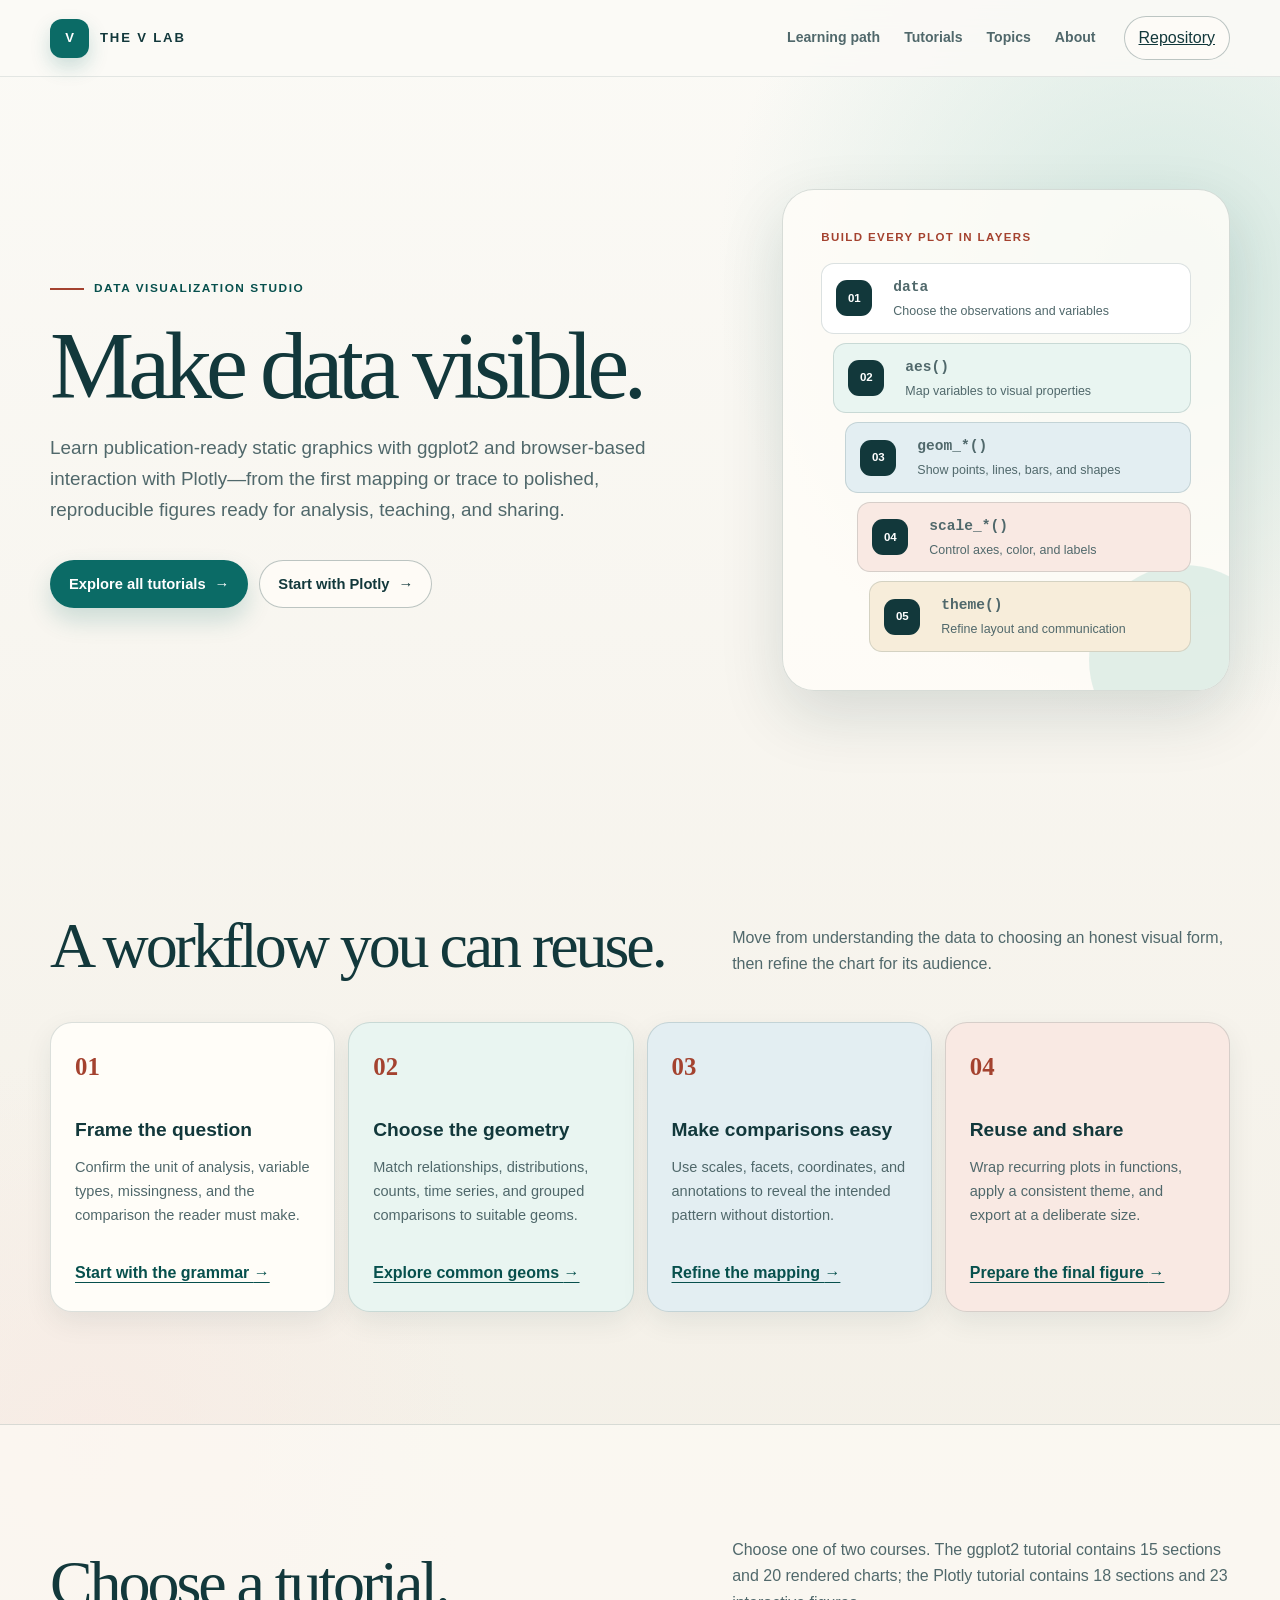
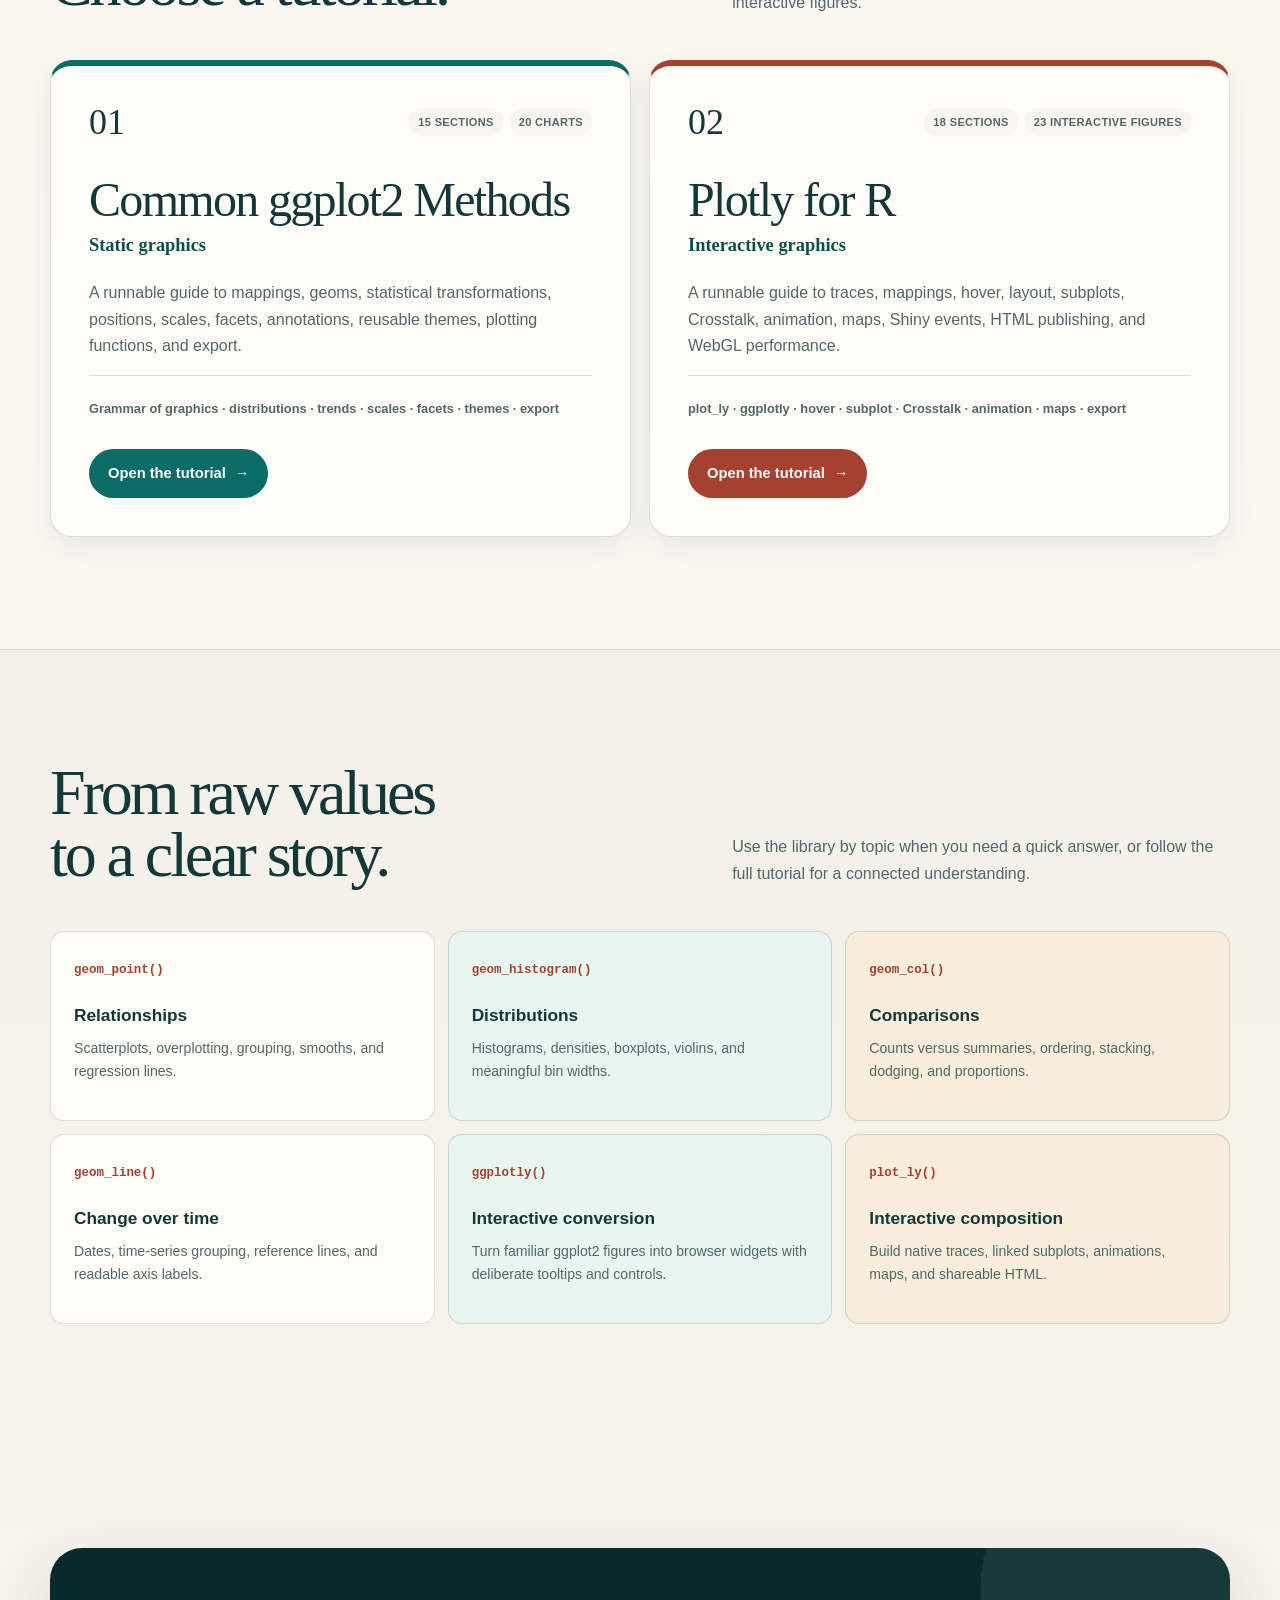
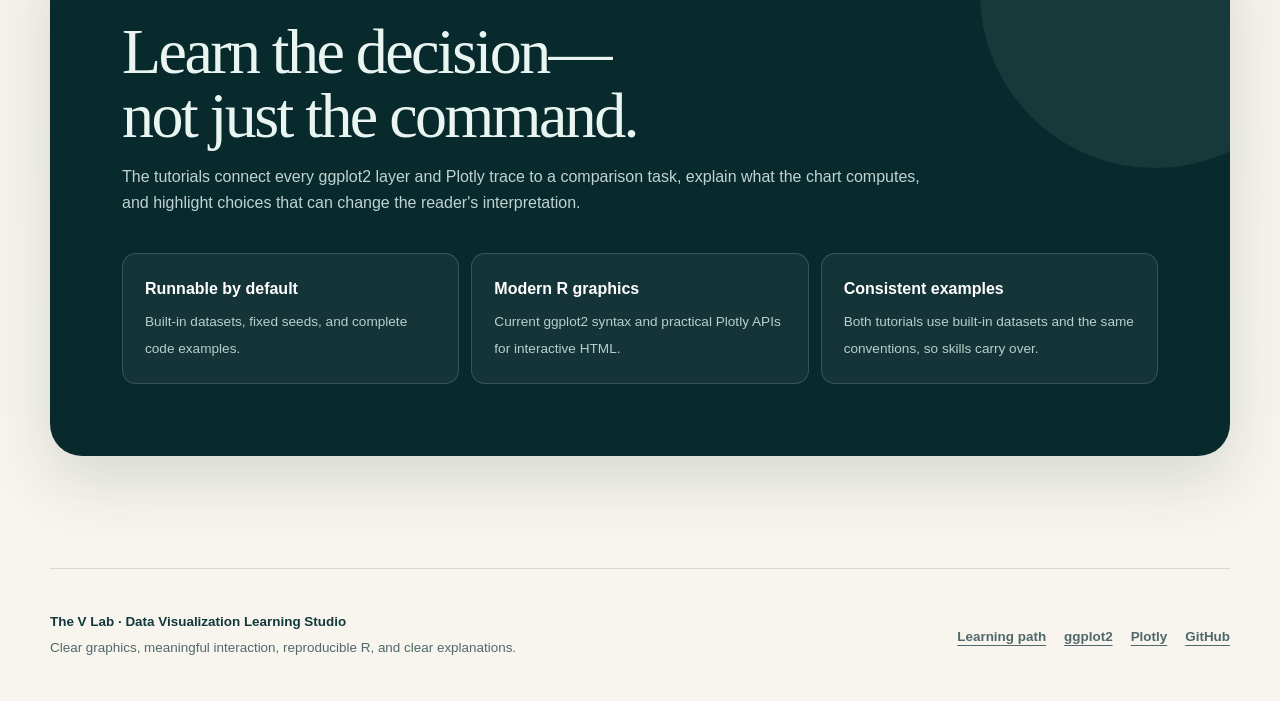
==== commit 31f52b02: "Publish English-only learning pages Remove the Chinese pages and language switchers from the site; C" ====
--- a/index.html
+++ b/index.html
@@ -1,27 +1,28 @@
-<!doctype html>
+<!DOCTYPE html>
+
 <html lang="en">
 <head>
-  <meta charset="utf-8">
-  <meta name="viewport" content="width=device-width, initial-scale=1">
-  <meta name="description" content="A bilingual, self-paced data visualization studio from The V Lab with detailed ggplot2 and Plotly tutorials, runnable R code, and shareable charts.">
-  <meta name="theme-color" content="#12383b">
-  <meta name="color-scheme" content="light">
-  <link rel="canonical" href="https://laboratoirev.github.io/Data_Visulization/">
-  <meta property="og:type" content="website">
-  <meta property="og:site_name" content="The V Lab">
-  <meta property="og:title" content="Data Visualization Learning Studio | The V Lab">
-  <meta property="og:description" content="Learn ggplot2 and Plotly through bilingual, example-driven courses for clear static graphics and interactive HTML visualizations.">
-  <meta property="og:url" content="https://laboratoirev.github.io/Data_Visulization/">
-  <meta property="og:image" content="https://laboratoirev.github.io/Data_Visulization/og.png">
-  <meta property="og:image:width" content="1200">
-  <meta property="og:image:height" content="630">
-  <meta property="og:image:alt" content="The V Lab Data Visualization Learning Studio">
-  <meta name="twitter:card" content="summary_large_image">
-  <meta name="twitter:title" content="Data Visualization Learning Studio | The V Lab">
-  <meta name="twitter:description" content="Bilingual, runnable guides to clear ggplot2 graphics and interactive Plotly visualizations with R.">
-  <meta name="twitter:image" content="https://laboratoirev.github.io/Data_Visulization/og.png">
-  <title>Data Visualization Learning Studio | The V Lab</title>
-  <style>
+<meta charset="utf-8"/>
+<meta content="width=device-width, initial-scale=1" name="viewport"/>
+<meta content="A self-paced data visualization studio from The V Lab with detailed ggplot2 and Plotly tutorials, runnable R code, and shareable charts." name="description"/>
+<meta content="#12383b" name="theme-color"/>
+<meta content="light" name="color-scheme"/>
+<link href="https://laboratoirev.github.io/Data_Visulization/" rel="canonical"/>
+<meta content="website" property="og:type"/>
+<meta content="The V Lab" property="og:site_name"/>
+<meta content="Data Visualization Learning Studio | The V Lab" property="og:title"/>
+<meta content="Learn ggplot2 and Plotly through example-driven courses for clear static graphics and interactive HTML visualizations." property="og:description"/>
+<meta content="https://laboratoirev.github.io/Data_Visulization/" property="og:url"/>
+<meta content="https://laboratoirev.github.io/Data_Visulization/og.png" property="og:image"/>
+<meta content="1200" property="og:image:width"/>
+<meta content="630" property="og:image:height"/>
+<meta content="The V Lab Data Visualization Learning Studio" property="og:image:alt"/>
+<meta content="summary_large_image" name="twitter:card"/>
+<meta content="Data Visualization Learning Studio | The V Lab" name="twitter:title"/>
+<meta content="Runnable guides to clear ggplot2 graphics and interactive Plotly visualizations with R." name="twitter:description"/>
+<meta content="https://laboratoirev.github.io/Data_Visulization/og.png" name="twitter:image"/>
+<title>Data Visualization Learning Studio | The V Lab</title>
+<style>
     :root {
       --ink: #12383b;
       --ink-deep: #092a2d;
@@ -657,205 +658,169 @@
   </style>
 </head>
 <body>
-  <a class="skip-link" href="#main-content">Skip to learning content <span lang="zh-CN">/ 跳到学习内容</span></a>
-
-  <div class="header-wrap">
-    <header class="site-header shell">
-      <a class="brand" href="index.html" aria-label="The V Lab data visualization learning studio home" aria-current="page">
-        <span class="brand-mark" aria-hidden="true">V</span>
-        <span>The V Lab</span>
-      </a>
-      <nav class="main-nav" aria-label="Main navigation">
-        <a href="#learning-path">Learning path</a>
-        <a href="#tutorials">Tutorials</a>
-        <a href="#topics">Topics</a>
-        <a href="#about">About</a>
-      </nav>
-      <a class="repo-link" href="https://github.com/LaboratoireV/Data_Visulization">Repository</a>
-    </header>
-  </div>
-
-  <main id="main-content" tabindex="-1">
-    <section class="hero shell" aria-labelledby="page-title">
-      <div>
-        <p class="eyebrow">Bilingual data visualization studio <span lang="zh-CN">· 双语数据可视化课程</span></p>
-        <h1 id="page-title">Make data visible.</h1>
-        <p class="hero-zh" lang="zh-CN">用 ggplot2 与 Plotly 把数据讲清楚。</p>
-        <p class="hero-copy">
+<a class="skip-link" href="#main-content">Skip to learning content </a>
+<div class="header-wrap">
+<header class="site-header shell">
+<a aria-current="page" aria-label="The V Lab data visualization learning studio home" class="brand" href="index.html">
+<span aria-hidden="true" class="brand-mark">V</span>
+<span>The V Lab</span>
+</a>
+<nav aria-label="Main navigation" class="main-nav">
+<a href="#learning-path">Learning path</a>
+<a href="#tutorials">Tutorials</a>
+<a href="#topics">Topics</a>
+<a href="#about">About</a>
+</nav>
+<a class="repo-link" href="https://github.com/LaboratoireV/Data_Visulization">Repository</a>
+</header>
+</div>
+<main id="main-content" tabindex="-1">
+<section aria-labelledby="page-title" class="hero shell">
+<div>
+<p class="eyebrow">Data visualization studio </p>
+<h1 id="page-title">Make data visible.</h1>
+
+<p class="hero-copy">
           Learn publication-ready static graphics with ggplot2 and browser-based interaction with Plotly—from the first mapping or trace to polished, reproducible figures ready for analysis, teaching, and sharing.
-          <span lang="zh-CN">从第一张映射图或 trace 开始，逐步掌握出版级静态图形与可分享的互动 HTML，做出适合分析、教学和沟通的可重复图表。</span>
-        </p>
-        <div class="hero-actions">
-          <a class="button button-primary" href="#tutorials">Explore all tutorials <span aria-hidden="true">→</span></a>
-          <a class="button button-secondary" href="plotly_tutorial_en.html" hreflang="en">Start with Plotly <span aria-hidden="true">→</span></a>
-        </div>
-      </div>
-
-      <aside class="hero-panel" aria-label="The grammar of graphics at a glance">
-        <p class="panel-kicker">Build every plot in layers</p>
-        <ol class="grammar-stack">
-          <li class="grammar-layer"><span class="layer-number">01</span><span><strong>data</strong><span>Choose the observations and variables</span></span></li>
-          <li class="grammar-layer"><span class="layer-number">02</span><span><strong>aes()</strong><span>Map variables to visual properties</span></span></li>
-          <li class="grammar-layer"><span class="layer-number">03</span><span><strong>geom_*()</strong><span>Show points, lines, bars, and shapes</span></span></li>
-          <li class="grammar-layer"><span class="layer-number">04</span><span><strong>scale_*()</strong><span>Control axes, color, and labels</span></span></li>
-          <li class="grammar-layer"><span class="layer-number">05</span><span><strong>theme()</strong><span>Refine layout and communication</span></span></li>
-        </ol>
-      </aside>
-    </section>
-
-    <section class="section shell" id="learning-path" aria-labelledby="path-title">
-      <div class="section-intro">
-        <h2 id="path-title">A workflow you can reuse.</h2>
-        <p>
+          
+</p>
+<div class="hero-actions">
+<a class="button button-primary" href="#tutorials">Explore all tutorials <span aria-hidden="true">→</span></a>
+<a class="button button-secondary" href="plotly_tutorial_en.html">Start with Plotly <span aria-hidden="true">→</span></a>
+</div>
+</div>
+<aside aria-label="The grammar of graphics at a glance" class="hero-panel">
+<p class="panel-kicker">Build every plot in layers</p>
+<ol class="grammar-stack">
+<li class="grammar-layer"><span class="layer-number">01</span><span><strong>data</strong><span>Choose the observations and variables</span></span></li>
+<li class="grammar-layer"><span class="layer-number">02</span><span><strong>aes()</strong><span>Map variables to visual properties</span></span></li>
+<li class="grammar-layer"><span class="layer-number">03</span><span><strong>geom_*()</strong><span>Show points, lines, bars, and shapes</span></span></li>
+<li class="grammar-layer"><span class="layer-number">04</span><span><strong>scale_*()</strong><span>Control axes, color, and labels</span></span></li>
+<li class="grammar-layer"><span class="layer-number">05</span><span><strong>theme()</strong><span>Refine layout and communication</span></span></li>
+</ol>
+</aside>
+</section>
+<section aria-labelledby="path-title" class="section shell" id="learning-path">
+<div class="section-intro">
+<h2 id="path-title">A workflow you can reuse.</h2>
+<p>
           Move from understanding the data to choosing an honest visual form, then refine the chart for its audience.
-          <span lang="zh-CN">从理解数据开始，选择诚实清晰的视觉表达，再针对读者完善图表。</span>
-        </p>
-      </div>
-      <ol class="path-grid">
-        <li class="path-step">
-          <span class="step-number">01</span>
-          <h3>Frame the question</h3>
-          <p>Confirm the unit of analysis, variable types, missingness, and the comparison the reader must make.</p>
-          <a class="step-link" href="ggplot2_tutorial_en.html#grammar-of-graphics-fundamentals">Start with the grammar <span aria-hidden="true">→</span></a>
-        </li>
-        <li class="path-step">
-          <span class="step-number">02</span>
-          <h3>Choose the geometry</h3>
-          <p>Match relationships, distributions, counts, time series, and grouped comparisons to suitable geoms.</p>
-          <a class="step-link" href="ggplot2_tutorial_en.html#common-geoms">Explore common geoms <span aria-hidden="true">→</span></a>
-        </li>
-        <li class="path-step">
-          <span class="step-number">03</span>
-          <h3>Make comparisons easy</h3>
-          <p>Use scales, facets, coordinates, and annotations to reveal the intended pattern without distortion.</p>
-          <a class="step-link" href="ggplot2_tutorial_en.html#scales-controlling-visual-mappings">Refine the mapping <span aria-hidden="true">→</span></a>
-        </li>
-        <li class="path-step">
-          <span class="step-number">04</span>
-          <h3>Reuse and share</h3>
-          <p>Wrap recurring plots in functions, apply a consistent theme, and export at a deliberate size.</p>
-          <a class="step-link" href="ggplot2_tutorial_en.html#exporting-high-quality-figures">Prepare the final figure <span aria-hidden="true">→</span></a>
-        </li>
-      </ol>
-    </section>
-
-    <section class="section library-section" id="tutorials" aria-labelledby="tutorials-title">
-      <div class="shell">
-        <div class="section-intro">
-          <h2 id="tutorials-title">Choose your edition.</h2>
-          <p>
-            Choose one of two bilingual courses. The ggplot2 editions contain 15 sections and 20 rendered charts; the Plotly editions contain 18 sections and 23 interactive figures. Each English–Chinese pair follows the same examples and learning sequence.
-            <span lang="zh-CN">选择两门双语课程之一：ggplot2 中英文版各含 15 章、20 幅实绘图表；Plotly 中英文版各含 18 章、23 个互动图表。每组中英文教程均保持相同示例与学习顺序。</span>
-          </p>
-        </div>
-
-        <div class="course-grid">
-          <article class="course-card">
-            <div class="course-topline">
-              <span class="course-number">EN</span>
-              <div class="course-meta"><span class="tag">15 sections</span><span class="tag">20 charts</span></div>
-            </div>
-            <h3>Common ggplot2 Methods</h3>
-            <p class="course-title-zh">English edition</p>
-            <p class="course-description">A runnable guide to mappings, geoms, statistical transformations, positions, scales, facets, annotations, reusable themes, plotting functions, and export.</p>
-            <p class="topic-line">Grammar of graphics · distributions · trends · scales · facets · themes · export</p>
-            <div class="language-actions">
-              <a class="button" href="ggplot2_tutorial_en.html" hreflang="en" aria-label="Open the English ggplot2 tutorial">Open English tutorial <span aria-hidden="true">→</span></a>
-            </div>
-          </article>
-
-          <article class="course-card">
-            <div class="course-topline">
-              <span class="course-number">中文</span>
-              <div class="course-meta"><span class="tag">15 章</span><span class="tag">20 幅图</span></div>
-            </div>
-            <h3 lang="zh-CN">ggplot2 常用方法</h3>
-            <p class="course-title-zh" lang="zh-CN">中文实践教程</p>
-            <p class="course-description" lang="zh-CN">从映射、几何对象与统计变换开始，系统学习位置、标度、分面、注释、可复用主题、绘图函数和高质量导出。</p>
-            <p class="topic-line" lang="zh-CN">图形语法 · 分布 · 趋势 · 标度 · 分面 · 主题 · 导出</p>
-            <div class="language-actions">
-              <a class="button" href="ggplot2_tutorial_zh.html" hreflang="zh-CN" lang="zh-CN" aria-label="打开 ggplot2 中文实践教程">打开中文教程 <span aria-hidden="true">→</span></a>
-            </div>
-          </article>
-
-          <article class="course-card">
-            <div class="course-topline">
-              <span class="course-number">EN</span>
-              <div class="course-meta"><span class="tag">18 sections</span><span class="tag">23 interactive figures</span></div>
-            </div>
-            <h3>Plotly for R</h3>
-            <p class="course-title-zh">English interactive edition</p>
-            <p class="course-description">A runnable guide to traces, mappings, hover, layout, subplots, Crosstalk, animation, maps, Shiny events, HTML publishing, and WebGL performance.</p>
-            <p class="topic-line">plot_ly · ggplotly · hover · subplot · Crosstalk · animation · maps · export</p>
-            <div class="language-actions">
-              <a class="button" href="plotly_tutorial_en.html" hreflang="en" aria-label="Open the English Plotly tutorial">Open English tutorial <span aria-hidden="true">→</span></a>
-            </div>
-          </article>
-
-          <article class="course-card">
-            <div class="course-topline">
-              <span class="course-number">中文</span>
-              <div class="course-meta"><span class="tag">18 章</span><span class="tag">23 个互动图</span></div>
-            </div>
-            <h3 lang="zh-CN">Plotly for R 常用方法</h3>
-            <p class="course-title-zh" lang="zh-CN">中文互动教程</p>
-            <p class="course-description" lang="zh-CN">系统学习 trace、映射、悬停、布局、子图、Crosstalk、动画、地图、Shiny 事件、HTML 发布与 WebGL 性能。</p>
-            <p class="topic-line" lang="zh-CN">plot_ly · ggplotly · 悬停 · 子图 · Crosstalk · 动画 · 地图 · 导出</p>
-            <div class="language-actions">
-              <a class="button" href="plotly_tutorial_zh.html" hreflang="zh-CN" lang="zh-CN" aria-label="打开 Plotly 中文互动教程">打开中文教程 <span aria-hidden="true">→</span></a>
-            </div>
-          </article>
-        </div>
-      </div>
-    </section>
-
-    <section class="section shell" id="topics" aria-labelledby="topics-title">
-      <div class="section-intro">
-        <h2 id="topics-title">From raw values to a clear story.</h2>
-        <p>
+          
+</p>
+</div>
+<ol class="path-grid">
+<li class="path-step">
+<span class="step-number">01</span>
+<h3>Frame the question</h3>
+<p>Confirm the unit of analysis, variable types, missingness, and the comparison the reader must make.</p>
+<a class="step-link" href="ggplot2_tutorial_en.html#grammar-of-graphics-fundamentals">Start with the grammar <span aria-hidden="true">→</span></a>
+</li>
+<li class="path-step">
+<span class="step-number">02</span>
+<h3>Choose the geometry</h3>
+<p>Match relationships, distributions, counts, time series, and grouped comparisons to suitable geoms.</p>
+<a class="step-link" href="ggplot2_tutorial_en.html#common-geoms">Explore common geoms <span aria-hidden="true">→</span></a>
+</li>
+<li class="path-step">
+<span class="step-number">03</span>
+<h3>Make comparisons easy</h3>
+<p>Use scales, facets, coordinates, and annotations to reveal the intended pattern without distortion.</p>
+<a class="step-link" href="ggplot2_tutorial_en.html#scales-controlling-visual-mappings">Refine the mapping <span aria-hidden="true">→</span></a>
+</li>
+<li class="path-step">
+<span class="step-number">04</span>
+<h3>Reuse and share</h3>
+<p>Wrap recurring plots in functions, apply a consistent theme, and export at a deliberate size.</p>
+<a class="step-link" href="ggplot2_tutorial_en.html#exporting-high-quality-figures">Prepare the final figure <span aria-hidden="true">→</span></a>
+</li>
+</ol>
+</section>
+<section aria-labelledby="tutorials-title" class="section library-section" id="tutorials">
+<div class="shell">
+<div class="section-intro">
+<h2 id="tutorials-title">Choose a tutorial.</h2>
+<p>
+            Choose one of two courses. The ggplot2 tutorial contains 15 sections and 20 rendered charts; the Plotly tutorial contains 18 sections and 23 interactive figures.
+            
+</p>
+</div>
+<div class="course-grid">
+<article class="course-card">
+<div class="course-topline">
+<span class="course-number">01</span>
+<div class="course-meta"><span class="tag">15 sections</span><span class="tag">20 charts</span></div>
+</div>
+<h3>Common ggplot2 Methods</h3>
+<p class="course-title-zh">Static graphics</p>
+<p class="course-description">A runnable guide to mappings, geoms, statistical transformations, positions, scales, facets, annotations, reusable themes, plotting functions, and export.</p>
+<p class="topic-line">Grammar of graphics · distributions · trends · scales · facets · themes · export</p>
+<div class="language-actions">
+<a aria-label="Open the ggplot2 tutorial" class="button" href="ggplot2_tutorial_en.html">Open the tutorial <span aria-hidden="true">→</span></a>
+</div>
+</article>
+
+<article class="course-card">
+<div class="course-topline">
+<span class="course-number">02</span>
+<div class="course-meta"><span class="tag">18 sections</span><span class="tag">23 interactive figures</span></div>
+</div>
+<h3>Plotly for R</h3>
+<p class="course-title-zh">Interactive graphics</p>
+<p class="course-description">A runnable guide to traces, mappings, hover, layout, subplots, Crosstalk, animation, maps, Shiny events, HTML publishing, and WebGL performance.</p>
+<p class="topic-line">plot_ly · ggplotly · hover · subplot · Crosstalk · animation · maps · export</p>
+<div class="language-actions">
+<a aria-label="Open the Plotly tutorial" class="button" href="plotly_tutorial_en.html">Open the tutorial <span aria-hidden="true">→</span></a>
+</div>
+</article>
+
+</div>
+</div>
+</section>
+<section aria-labelledby="topics-title" class="section shell" id="topics">
+<div class="section-intro">
+<h2 id="topics-title">From raw values to a clear story.</h2>
+<p>
           Use the library by topic when you need a quick answer, or follow the full tutorial for a connected understanding.
-          <span lang="zh-CN">需要快速查用法时可按主题进入；希望系统掌握时请按完整教程学习。</span>
-        </p>
-      </div>
-      <div class="topics-grid">
-        <article class="topic-card"><span class="topic-code">geom_point()</span><h3>Relationships</h3><p>Scatterplots, overplotting, grouping, smooths, and regression lines.</p></article>
-        <article class="topic-card"><span class="topic-code">geom_histogram()</span><h3>Distributions</h3><p>Histograms, densities, boxplots, violins, and meaningful bin widths.</p></article>
-        <article class="topic-card"><span class="topic-code">geom_col()</span><h3>Comparisons</h3><p>Counts versus summaries, ordering, stacking, dodging, and proportions.</p></article>
-        <article class="topic-card"><span class="topic-code">geom_line()</span><h3>Change over time</h3><p>Dates, time-series grouping, reference lines, and readable axis labels.</p></article>
-        <article class="topic-card"><span class="topic-code">ggplotly()</span><h3>Interactive conversion</h3><p>Turn familiar ggplot2 figures into browser widgets with deliberate tooltips and controls.</p></article>
-        <article class="topic-card"><span class="topic-code">plot_ly()</span><h3>Interactive composition</h3><p>Build native traces, linked subplots, animations, maps, and shareable HTML.</p></article>
-      </div>
-    </section>
-
-    <section class="section shell" id="about" aria-labelledby="about-title">
-      <div class="principles">
-        <h2 id="about-title">Learn the decision—not just the command.</h2>
-        <p>
+          
+</p>
+</div>
+<div class="topics-grid">
+<article class="topic-card"><span class="topic-code">geom_point()</span><h3>Relationships</h3><p>Scatterplots, overplotting, grouping, smooths, and regression lines.</p></article>
+<article class="topic-card"><span class="topic-code">geom_histogram()</span><h3>Distributions</h3><p>Histograms, densities, boxplots, violins, and meaningful bin widths.</p></article>
+<article class="topic-card"><span class="topic-code">geom_col()</span><h3>Comparisons</h3><p>Counts versus summaries, ordering, stacking, dodging, and proportions.</p></article>
+<article class="topic-card"><span class="topic-code">geom_line()</span><h3>Change over time</h3><p>Dates, time-series grouping, reference lines, and readable axis labels.</p></article>
+<article class="topic-card"><span class="topic-code">ggplotly()</span><h3>Interactive conversion</h3><p>Turn familiar ggplot2 figures into browser widgets with deliberate tooltips and controls.</p></article>
+<article class="topic-card"><span class="topic-code">plot_ly()</span><h3>Interactive composition</h3><p>Build native traces, linked subplots, animations, maps, and shareable HTML.</p></article>
+</div>
+</section>
+<section aria-labelledby="about-title" class="section shell" id="about">
+<div class="principles">
+<h2 id="about-title">Learn the decision—not just the command.</h2>
+<p>
           The tutorials connect every ggplot2 layer and Plotly trace to a comparison task, explain what the chart computes, and highlight choices that can change the reader's interpretation.
-          <span lang="zh-CN">课程把每个 ggplot2 图层与 Plotly trace 放回实际比较任务中，说明图表计算了什么，并指出哪些选择会改变读者的理解。</span>
-        </p>
-        <div class="principle-grid">
-          <div class="principle"><strong>Runnable by default</strong><span>Built-in datasets, fixed seeds, and complete code examples.</span></div>
-          <div class="principle"><strong>Modern R graphics</strong><span>Current ggplot2 syntax and practical Plotly APIs for interactive HTML.</span></div>
-          <div class="principle"><strong>Bilingual structure</strong><span>Parallel English and Chinese editions with matching examples and figures.</span></div>
-        </div>
-      </div>
-    </section>
-  </main>
-
-  <footer class="site-footer shell">
-    <div>
-      <span class="footer-title">The V Lab · Data Visualization Learning Studio</span>
-      <span>Clear graphics, meaningful interaction, reproducible R, and bilingual learning.</span>
-    </div>
-    <nav class="footer-links" aria-label="Footer navigation">
-      <a href="#learning-path">Learning path</a>
-      <a href="ggplot2_tutorial_en.html" hreflang="en">ggplot2 EN</a>
-      <a href="ggplot2_tutorial_zh.html" hreflang="zh-CN" lang="zh-CN">ggplot2 中文</a>
-      <a href="plotly_tutorial_en.html" hreflang="en">Plotly EN</a>
-      <a href="plotly_tutorial_zh.html" hreflang="zh-CN" lang="zh-CN">Plotly 中文</a>
-      <a href="https://github.com/LaboratoireV/Data_Visulization">GitHub</a>
-    </nav>
-  </footer>
+          
+</p>
+<div class="principle-grid">
+<div class="principle"><strong>Runnable by default</strong><span>Built-in datasets, fixed seeds, and complete code examples.</span></div>
+<div class="principle"><strong>Modern R graphics</strong><span>Current ggplot2 syntax and practical Plotly APIs for interactive HTML.</span></div>
+<div class="principle"><strong>Consistent examples</strong><span>Both tutorials use built-in datasets and the same conventions, so skills carry over.</span></div>
+</div>
+</div>
+</section>
+</main>
+<footer class="site-footer shell">
+<div>
+<span class="footer-title">The V Lab · Data Visualization Learning Studio</span>
+<span>Clear graphics, meaningful interaction, reproducible R, and clear explanations.</span>
+</div>
+<nav aria-label="Footer navigation" class="footer-links">
+<a href="#learning-path">Learning path</a>
+<a href="ggplot2_tutorial_en.html">ggplot2</a>
+
+<a href="plotly_tutorial_en.html">Plotly</a>
+
+<a href="https://github.com/LaboratoireV/Data_Visulization">GitHub</a>
+</nav>
+</footer>
 </body>
 </html>
